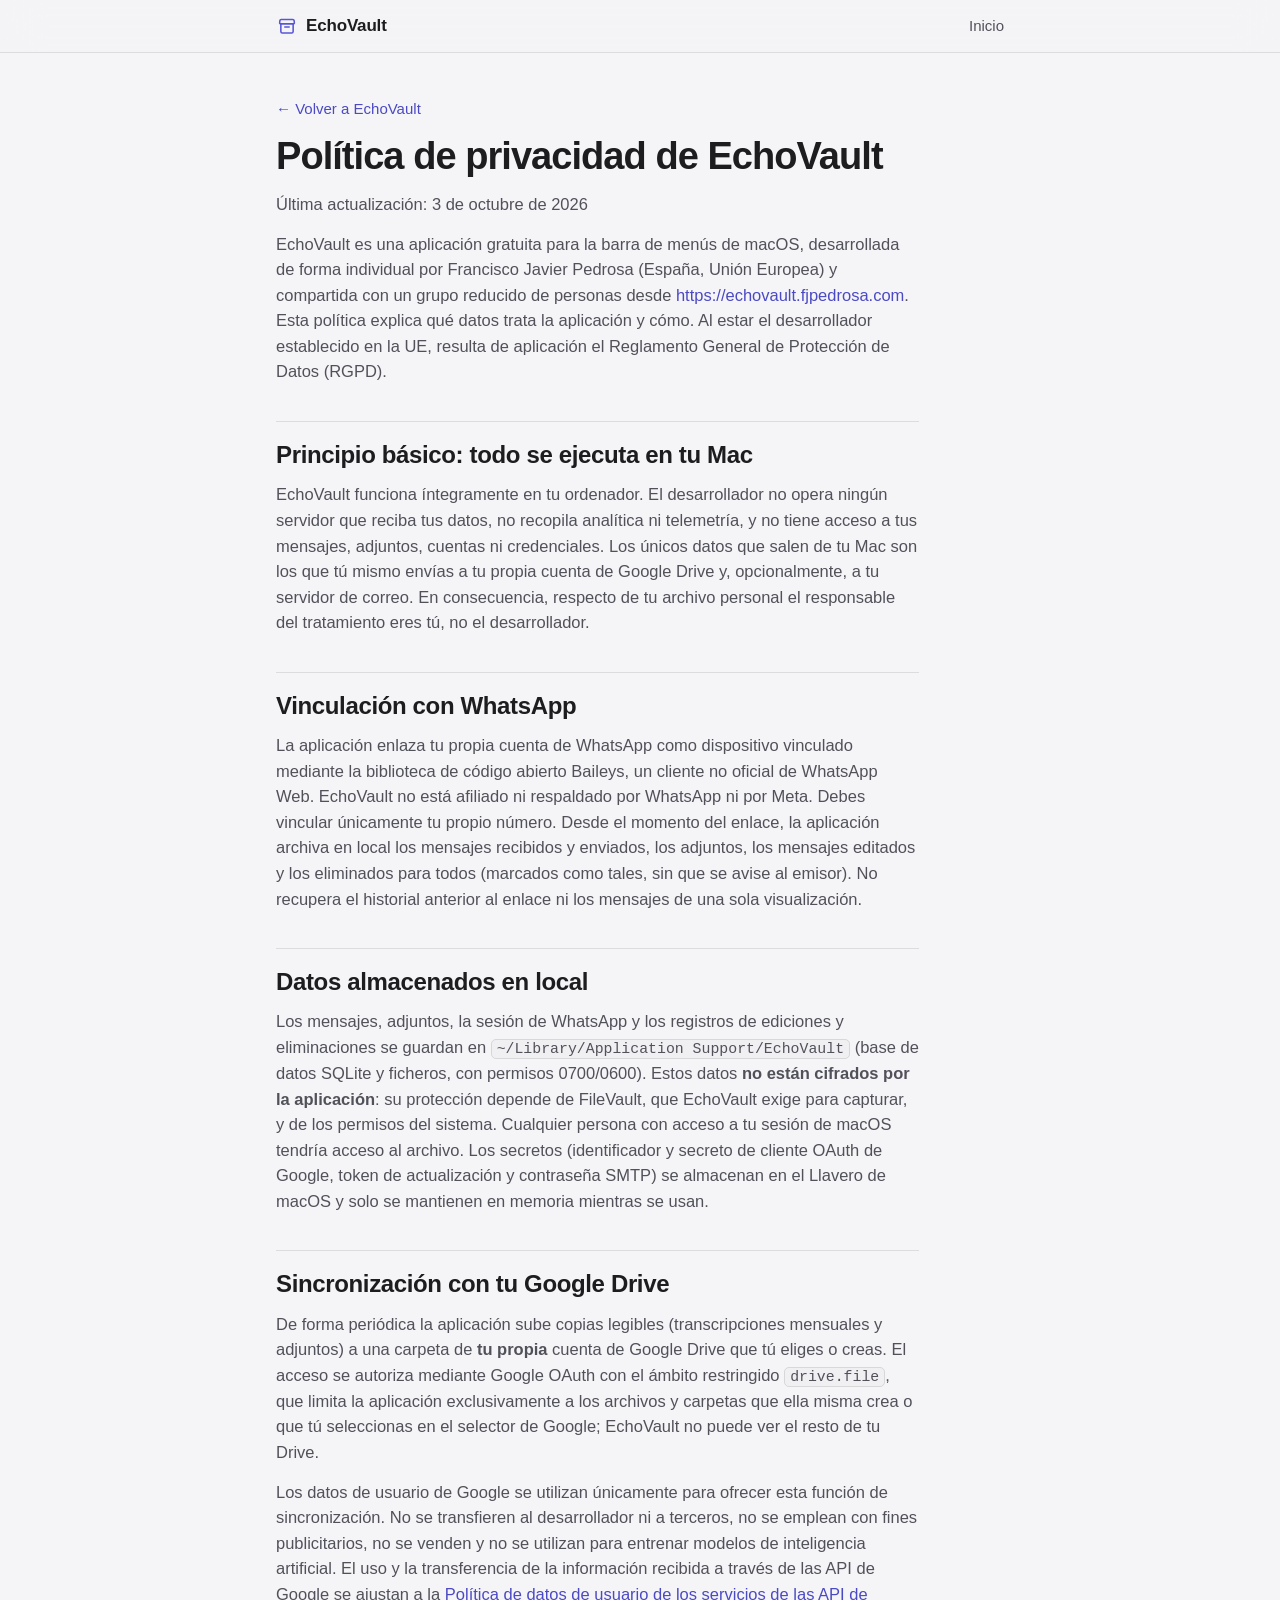
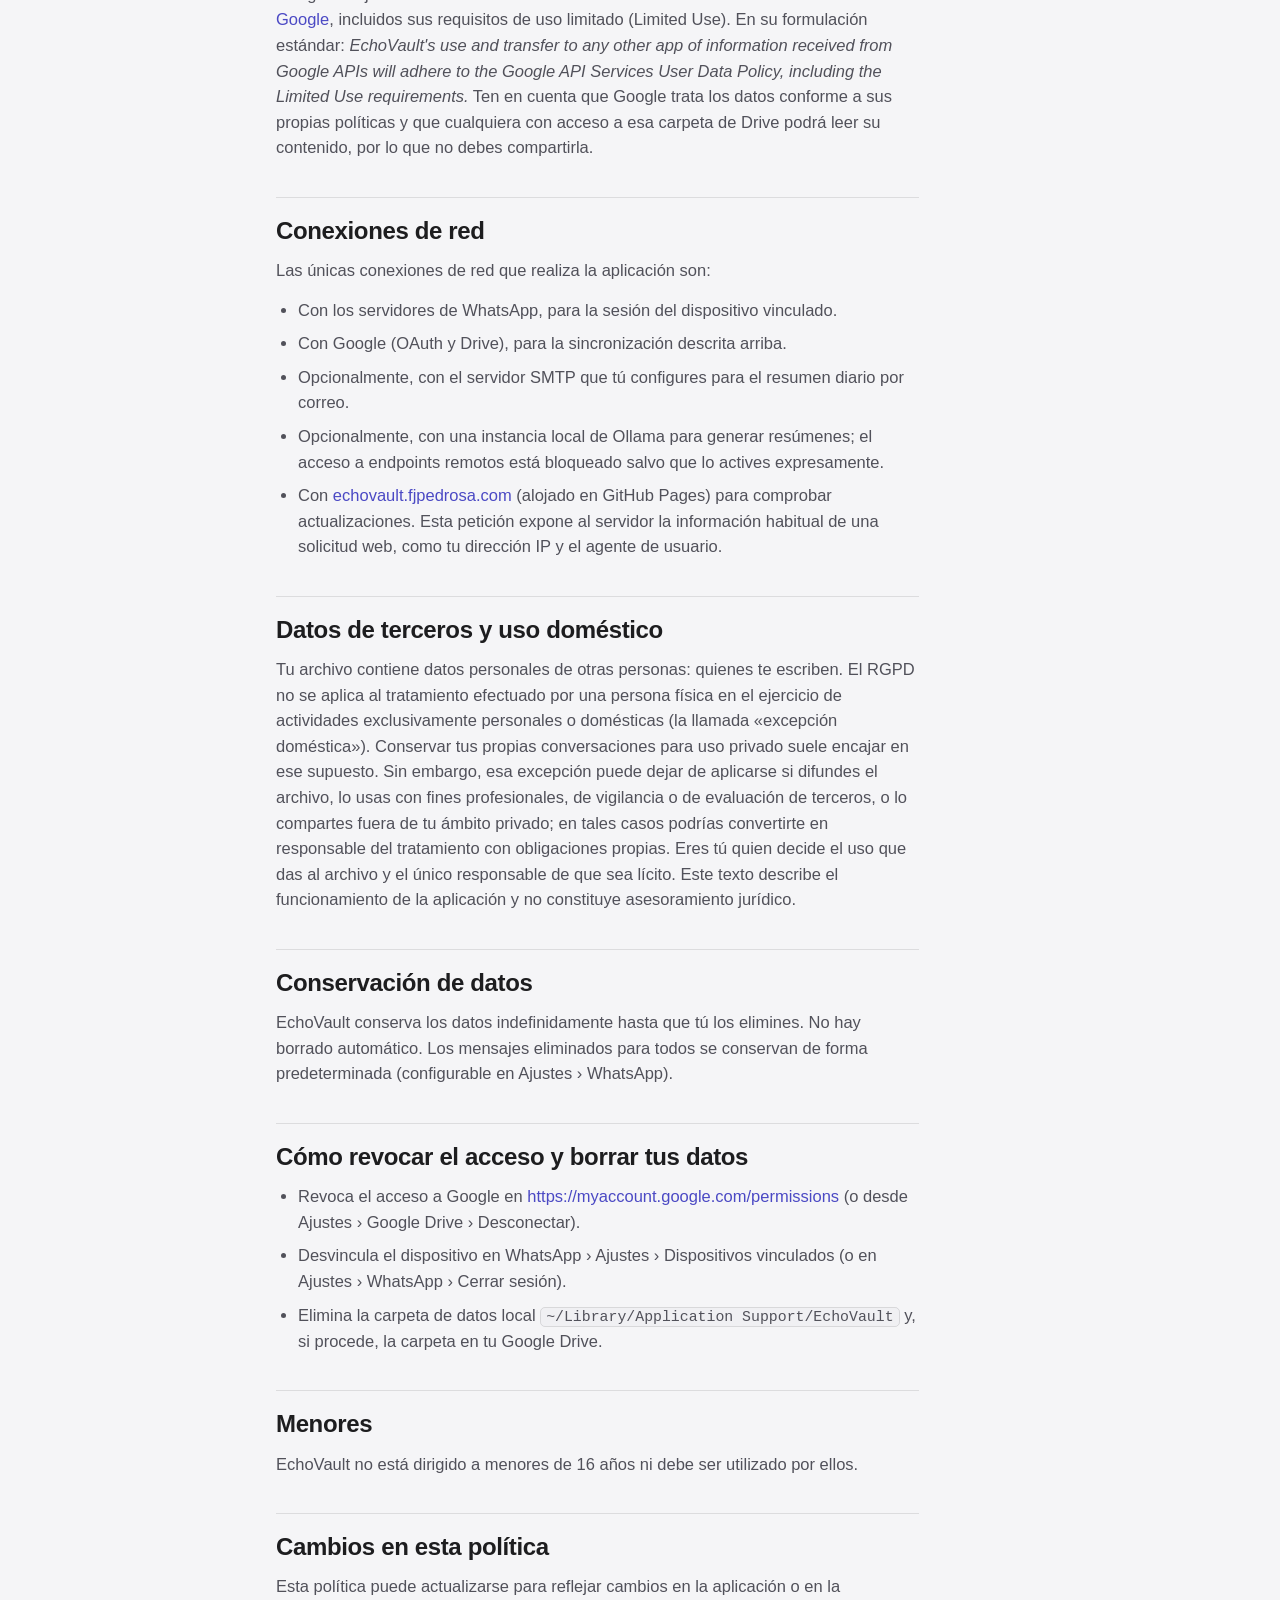
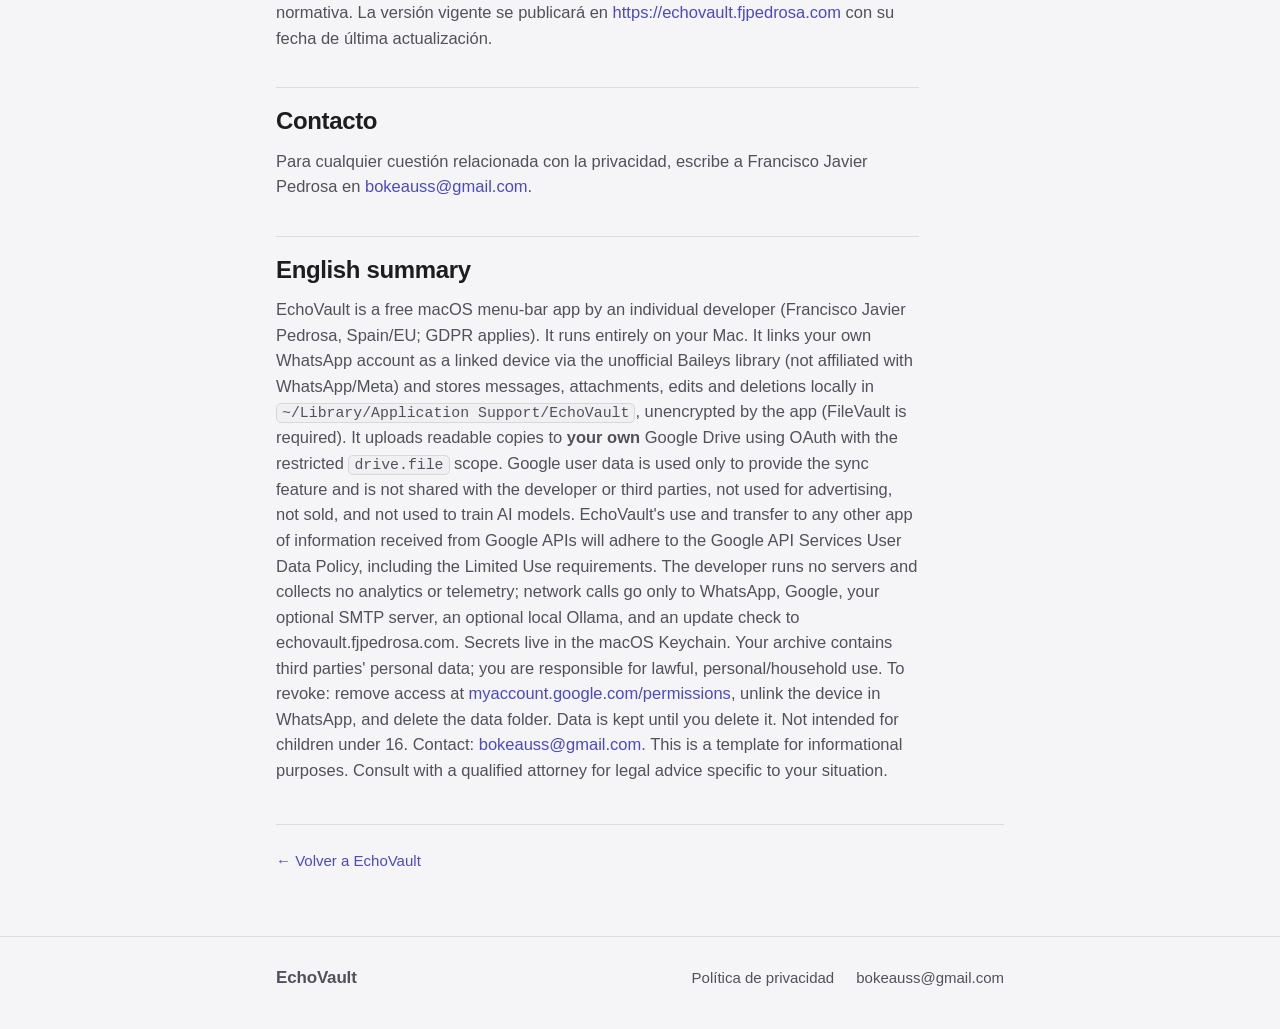
==== privacidad/index.html @ 10e91662 "feat: download page and privacy policy" ====
<!DOCTYPE html>
<html lang="es">
<head>
  <meta charset="utf-8">
  <meta name="viewport" content="width=device-width, initial-scale=1">
  <title>Política de privacidad — EchoVault</title>
  <meta name="description" content="Política de privacidad de EchoVault: qué datos trata la aplicación y cómo. Todo se ejecuta en tu Mac; el desarrollador no opera servidores ni recopila analítica.">
  <meta name="color-scheme" content="light dark">
  <meta name="theme-color" content="#f5f5f7" media="(prefers-color-scheme: light)">
  <meta name="theme-color" content="#1c1c1e" media="(prefers-color-scheme: dark)">
  <link rel="icon" href="../favicon.svg" type="image/svg+xml">
  <link rel="stylesheet" href="../styles.css">
</head>
<body>
  <a class="skip-link" href="#contenido">Saltar al contenido</a>

  <header class="site-header">
    <div class="wrap">
      <a class="brand" href="/" aria-label="EchoVault, inicio">
        <svg class="brand__mark" viewBox="0 0 24 24" fill="none" stroke="currentColor" stroke-width="1.7" stroke-linecap="round" stroke-linejoin="round" aria-hidden="true" focusable="false">
          <path d="M4.2 6.2A1.5 1.5 0 0 1 5.6 5h12.8a1.5 1.5 0 0 1 1.4 1.2L20 8.5a1 1 0 0 1-1 1.2H5A1 1 0 0 1 4 8.5z"/>
          <path d="M5.3 9.7v8.3a1.6 1.6 0 0 0 1.6 1.6h10.2a1.6 1.6 0 0 0 1.6-1.6V9.7"/>
          <path d="M9.6 13h4.8"/>
        </svg>
        <span class="brand__name">EchoVault</span>
      </a>
      <a class="header-link" href="/">Inicio</a>
    </div>
  </header>

  <main id="contenido" class="legal">
    <div class="wrap">
      <p class="back"><a href="/">← Volver a EchoVault</a></p>
      <article class="prose">
        <h1>Política de privacidad de EchoVault</h1>

<p>Última actualización: 3 de octubre de 2026</p>

<p>EchoVault es una aplicación gratuita para la barra de menús de macOS, desarrollada de forma individual por Francisco Javier Pedrosa (España, Unión Europea) y compartida con un grupo reducido de personas desde <a href="https://echovault.fjpedrosa.com">https://echovault.fjpedrosa.com</a>. Esta política explica qué datos trata la aplicación y cómo. Al estar el desarrollador establecido en la UE, resulta de aplicación el Reglamento General de Protección de Datos (RGPD).</p>

<h2>Principio básico: todo se ejecuta en tu Mac</h2>

<p>EchoVault funciona íntegramente en tu ordenador. El desarrollador no opera ningún servidor que reciba tus datos, no recopila analítica ni telemetría, y no tiene acceso a tus mensajes, adjuntos, cuentas ni credenciales. Los únicos datos que salen de tu Mac son los que tú mismo envías a tu propia cuenta de Google Drive y, opcionalmente, a tu servidor de correo. En consecuencia, respecto de tu archivo personal el responsable del tratamiento eres tú, no el desarrollador.</p>

<h2>Vinculación con WhatsApp</h2>

<p>La aplicación enlaza tu propia cuenta de WhatsApp como dispositivo vinculado mediante la biblioteca de código abierto Baileys, un cliente no oficial de WhatsApp Web. EchoVault no está afiliado ni respaldado por WhatsApp ni por Meta. Debes vincular únicamente tu propio número. Desde el momento del enlace, la aplicación archiva en local los mensajes recibidos y enviados, los adjuntos, los mensajes editados y los eliminados para todos (marcados como tales, sin que se avise al emisor). No recupera el historial anterior al enlace ni los mensajes de una sola visualización.</p>

<h2>Datos almacenados en local</h2>

<p>Los mensajes, adjuntos, la sesión de WhatsApp y los registros de ediciones y eliminaciones se guardan en <code>~/Library/Application Support/EchoVault</code> (base de datos SQLite y ficheros, con permisos 0700/0600). Estos datos <strong>no están cifrados por la aplicación</strong>: su protección depende de FileVault, que EchoVault exige para capturar, y de los permisos del sistema. Cualquier persona con acceso a tu sesión de macOS tendría acceso al archivo. Los secretos (identificador y secreto de cliente OAuth de Google, token de actualización y contraseña SMTP) se almacenan en el Llavero de macOS y solo se mantienen en memoria mientras se usan.</p>

<h2>Sincronización con tu Google Drive</h2>

<p>De forma periódica la aplicación sube copias legibles (transcripciones mensuales y adjuntos) a una carpeta de <strong>tu propia</strong> cuenta de Google Drive que tú eliges o creas. El acceso se autoriza mediante Google OAuth con el ámbito restringido <code>drive.file</code>, que limita la aplicación exclusivamente a los archivos y carpetas que ella misma crea o que tú seleccionas en el selector de Google; EchoVault no puede ver el resto de tu Drive.</p>

<p>Los datos de usuario de Google se utilizan únicamente para ofrecer esta función de sincronización. No se transfieren al desarrollador ni a terceros, no se emplean con fines publicitarios, no se venden y no se utilizan para entrenar modelos de inteligencia artificial. El uso y la transferencia de la información recibida a través de las API de Google se ajustan a la <a href="https://developers.google.com/terms/api-services-user-data-policy">Política de datos de usuario de los servicios de las API de Google</a>, incluidos sus requisitos de uso limitado (Limited Use). En su formulación estándar: <em>EchoVault's use and transfer to any other app of information received from Google APIs will adhere to the Google API Services User Data Policy, including the Limited Use requirements.</em> Ten en cuenta que Google trata los datos conforme a sus propias políticas y que cualquiera con acceso a esa carpeta de Drive podrá leer su contenido, por lo que no debes compartirla.</p>

<h2>Conexiones de red</h2>

<p>Las únicas conexiones de red que realiza la aplicación son:</p>

<ul>
  <li>Con los servidores de WhatsApp, para la sesión del dispositivo vinculado.</li>
  <li>Con Google (OAuth y Drive), para la sincronización descrita arriba.</li>
  <li>Opcionalmente, con el servidor SMTP que tú configures para el resumen diario por correo.</li>
  <li>Opcionalmente, con una instancia local de Ollama para generar resúmenes; el acceso a endpoints remotos está bloqueado salvo que lo actives expresamente.</li>
  <li>Con <a href="https://echovault.fjpedrosa.com">echovault.fjpedrosa.com</a> (alojado en GitHub Pages) para comprobar actualizaciones. Esta petición expone al servidor la información habitual de una solicitud web, como tu dirección IP y el agente de usuario.</li>
</ul>

<h2>Datos de terceros y uso doméstico</h2>

<p>Tu archivo contiene datos personales de otras personas: quienes te escriben. El RGPD no se aplica al tratamiento efectuado por una persona física en el ejercicio de actividades exclusivamente personales o domésticas (la llamada «excepción doméstica»). Conservar tus propias conversaciones para uso privado suele encajar en ese supuesto. Sin embargo, esa excepción puede dejar de aplicarse si difundes el archivo, lo usas con fines profesionales, de vigilancia o de evaluación de terceros, o lo compartes fuera de tu ámbito privado; en tales casos podrías convertirte en responsable del tratamiento con obligaciones propias. Eres tú quien decide el uso que das al archivo y el único responsable de que sea lícito. Este texto describe el funcionamiento de la aplicación y no constituye asesoramiento jurídico.</p>

<h2>Conservación de datos</h2>

<p>EchoVault conserva los datos indefinidamente hasta que tú los elimines. No hay borrado automático. Los mensajes eliminados para todos se conservan de forma predeterminada (configurable en Ajustes › WhatsApp).</p>

<h2>Cómo revocar el acceso y borrar tus datos</h2>

<ul>
  <li>Revoca el acceso a Google en <a href="https://myaccount.google.com/permissions">https://myaccount.google.com/permissions</a> (o desde Ajustes › Google Drive › Desconectar).</li>
  <li>Desvincula el dispositivo en WhatsApp › Ajustes › Dispositivos vinculados (o en Ajustes › WhatsApp › Cerrar sesión).</li>
  <li>Elimina la carpeta de datos local <code>~/Library/Application Support/EchoVault</code> y, si procede, la carpeta en tu Google Drive.</li>
</ul>

<h2>Menores</h2>

<p>EchoVault no está dirigido a menores de 16 años ni debe ser utilizado por ellos.</p>

<h2>Cambios en esta política</h2>

<p>Esta política puede actualizarse para reflejar cambios en la aplicación o en la normativa. La versión vigente se publicará en <a href="https://echovault.fjpedrosa.com">https://echovault.fjpedrosa.com</a> con su fecha de última actualización.</p>

<h2>Contacto</h2>

<p>Para cualquier cuestión relacionada con la privacidad, escribe a Francisco Javier Pedrosa en <a href="mailto:bokeauss@gmail.com">bokeauss@gmail.com</a>.</p>

<h2>English summary</h2>

<p>EchoVault is a free macOS menu-bar app by an individual developer (Francisco Javier Pedrosa, Spain/EU; GDPR applies). It runs entirely on your Mac. It links your own WhatsApp account as a linked device via the unofficial Baileys library (not affiliated with WhatsApp/Meta) and stores messages, attachments, edits and deletions locally in <code>~/Library/Application Support/EchoVault</code>, unencrypted by the app (FileVault is required). It uploads readable copies to <strong>your own</strong> Google Drive using OAuth with the restricted <code>drive.file</code> scope. Google user data is used only to provide the sync feature and is not shared with the developer or third parties, not used for advertising, not sold, and not used to train AI models. EchoVault's use and transfer to any other app of information received from Google APIs will adhere to the Google API Services User Data Policy, including the Limited Use requirements. The developer runs no servers and collects no analytics or telemetry; network calls go only to WhatsApp, Google, your optional SMTP server, an optional local Ollama, and an update check to echovault.fjpedrosa.com. Secrets live in the macOS Keychain. Your archive contains third parties' personal data; you are responsible for lawful, personal/household use. To revoke: remove access at <a href="https://myaccount.google.com/permissions">myaccount.google.com/permissions</a>, unlink the device in WhatsApp, and delete the data folder. Data is kept until you delete it. Not intended for children under 16. Contact: <a href="mailto:bokeauss@gmail.com">bokeauss@gmail.com</a>. This is a template for informational purposes. Consult with a qualified attorney for legal advice specific to your situation.</p>
      </article>
      <p class="back"><a href="/">← Volver a EchoVault</a></p>
    </div>
  </main>

  <footer class="site-footer">
    <div class="wrap">
      <p class="footer__brand">EchoVault</p>
      <nav class="footer__links" aria-label="Pie de página">
        <a href="/privacidad/">Política de privacidad</a>
        <a href="mailto:bokeauss@gmail.com">bokeauss@gmail.com</a>
      </nav>
    </div>
  </footer>
</body>
</html>
---- styles.css ----
:root {
  --font-ui: -apple-system, BlinkMacSystemFont, "SF Pro Text", "SF Pro Display",
    "Helvetica Neue", Helvetica, Arial, sans-serif;
  --font-mono: ui-monospace, "SF Mono", SFMono-Regular, Menlo, Monaco,
    "Cascadia Code", Consolas, monospace;

  --bg: #f5f5f7;
  --surface: #ffffff;
  --surface-2: #f0f0f3;
  --ink: #1d1d1f;
  --ink-2: #51515a;
  --ink-3: #6e6e73;
  --hairline: rgba(0, 0, 0, 0.1);
  --hairline-strong: rgba(0, 0, 0, 0.16);
  --accent: #5856d6;
  --accent-ink: #4b49c4;
  --accent-contrast: #ffffff;
  --shadow: 0 1px 2px rgba(0, 0, 0, 0.06), 0 12px 32px rgba(0, 0, 0, 0.08);
  --deleted: #b23d3d;

  --gutter: 16px;
  --radius-lg: 16px;
  --radius-md: 12px;
  --radius-sm: 8px;
}

@media (prefers-color-scheme: dark) {
  :root {
    --bg: #1c1c1e;
    --surface: #2c2c2e;
    --surface-2: #242426;
    --ink: #f5f5f7;
    --ink-2: #c7c7cc;
    --ink-3: #a1a1a6;
    --hairline: rgba(255, 255, 255, 0.12);
    --hairline-strong: rgba(255, 255, 255, 0.2);
    --accent: #6e6cf0;
    --accent-ink: #9c9aff;
    --accent-contrast: #ffffff;
    --shadow: 0 1px 2px rgba(0, 0, 0, 0.5), 0 16px 40px rgba(0, 0, 0, 0.55);
    --deleted: #ff8a8a;
  }
}

*,
*::before,
*::after {
  box-sizing: border-box;
}

html {
  -webkit-text-size-adjust: 100%;
  scroll-behavior: smooth;
}

body {
  margin: 0;
  font-family: var(--font-ui);
  font-size: 17px;
  line-height: 1.55;
  color: var(--ink);
  background: var(--bg);
  -webkit-font-smoothing: antialiased;
  text-rendering: optimizeLegibility;
}

h1,
h2,
h3 {
  margin: 0;
  letter-spacing: -0.021em;
  line-height: 1.1;
  font-weight: 700;
}

p {
  margin: 0;
}

a {
  color: var(--accent-ink);
  text-decoration: none;
}

a:hover {
  text-decoration: underline;
}

code,
pre {
  font-family: var(--font-mono);
}

:focus-visible {
  outline: 2.5px solid var(--accent);
  outline-offset: 3px;
  border-radius: 4px;
}

.wrap {
  width: 100%;
  max-width: 760px;
  margin-inline: auto;
  padding-inline: var(--gutter);
}

.sr-only {
  position: absolute;
  width: 1px;
  height: 1px;
  padding: 0;
  margin: -1px;
  overflow: hidden;
  clip: rect(0, 0, 0, 0);
  white-space: nowrap;
  border: 0;
}

.skip-link {
  position: absolute;
  left: 50%;
  top: -60px;
  transform: translateX(-50%);
  background: var(--accent);
  color: var(--accent-contrast);
  padding: 10px 16px;
  border-radius: 0 0 var(--radius-sm) var(--radius-sm);
  z-index: 10;
  transition: top 0.15s ease;
}

.skip-link:focus {
  top: 0;
  text-decoration: none;
}

/* Header */
.site-header {
  border-bottom: 1px solid var(--hairline);
  background: color-mix(in srgb, var(--bg) 82%, transparent);
  backdrop-filter: saturate(180%) blur(20px);
  -webkit-backdrop-filter: saturate(180%) blur(20px);
  position: sticky;
  top: 0;
  z-index: 5;
}

.site-header .wrap {
  display: flex;
  align-items: center;
  justify-content: space-between;
  min-height: 52px;
}

.brand {
  display: inline-flex;
  align-items: center;
  gap: 8px;
  color: var(--ink);
  font-weight: 600;
  letter-spacing: -0.01em;
}

.brand:hover {
  text-decoration: none;
}

.brand__mark {
  width: 22px;
  height: 22px;
  color: var(--accent);
}

.brand__name {
  font-size: 17px;
}

.header-link {
  font-size: 15px;
  color: var(--ink-2);
}

/* Hero */
.hero {
  padding-top: clamp(40px, 9vw, 88px);
  padding-bottom: clamp(32px, 6vw, 56px);
}

.eyebrow {
  font-size: 14px;
  font-weight: 600;
  letter-spacing: 0.02em;
  color: var(--accent-ink);
  margin-bottom: 14px;
}

.hero h1 {
  font-size: clamp(34px, 7vw, 56px);
  letter-spacing: -0.03em;
  max-width: 15ch;
}

.lede {
  margin-top: 20px;
  font-size: clamp(18px, 2.4vw, 21px);
  line-height: 1.5;
  color: var(--ink-2);
  max-width: 60ch;
}

.cta {
  margin-top: 32px;
  display: flex;
  align-items: center;
  flex-wrap: wrap;
  gap: 10px 18px;
}

.btn {
  display: inline-flex;
  align-items: center;
  justify-content: center;
  background: var(--accent);
  color: var(--accent-contrast);
  font-size: 17px;
  font-weight: 600;
  letter-spacing: -0.01em;
  padding: 13px 26px;
  border-radius: 980px;
  transition: filter 0.15s ease, transform 0.1s ease;
}

.btn:hover {
  filter: brightness(1.07);
  text-decoration: none;
}

.btn:active {
  transform: translateY(1px);
}

.cta__meta {
  font-size: 15px;
  color: var(--ink-3);
}

.cta__meta .dot {
  padding-inline: 6px;
}

.reqs {
  margin: 22px 0 0;
  padding: 0;
  list-style: none;
  display: flex;
  flex-wrap: wrap;
  gap: 8px 10px;
}

.reqs li {
  font-size: 14px;
  color: var(--ink-2);
  background: var(--surface);
  border: 1px solid var(--hairline);
  padding: 5px 12px;
  border-radius: 980px;
}

/* Showcase window */
.showcase {
  padding-bottom: clamp(40px, 7vw, 72px);
}

.window {
  margin: 0;
  background: var(--surface);
  border: 1px solid var(--hairline);
  border-radius: var(--radius-lg);
  box-shadow: var(--shadow);
  overflow: hidden;
}

.window__bar {
  display: flex;
  align-items: center;
  gap: 12px;
  padding: 11px 16px;
  border-bottom: 1px solid var(--hairline);
  background: var(--surface-2);
}

.traffic {
  display: inline-flex;
  gap: 7px;
}

.traffic i {
  width: 11px;
  height: 11px;
  border-radius: 50%;
  background: var(--hairline-strong);
}

.traffic i:nth-child(1) {
  background: #ff5f57;
}
.traffic i:nth-child(2) {
  background: #febc2e;
}
.traffic i:nth-child(3) {
  background: #28c840;
}

.window__title {
  font-size: 13px;
  font-weight: 500;
  color: var(--ink-3);
}

.window__body {
  display: grid;
  gap: 1px;
  background: var(--hairline);
  grid-template-columns: 1fr;
}

.panel {
  background: var(--surface);
  padding: 20px;
}

.panel__label {
  font-size: 12px;
  font-weight: 600;
  letter-spacing: 0.04em;
  text-transform: uppercase;
  color: var(--ink-3);
  margin-bottom: 14px;
}

.tree {
  margin: 0;
  font-size: 13.5px;
  line-height: 1.7;
  color: var(--ink-2);
  white-space: pre;
  overflow-x: auto;
}

.tree__dir {
  color: var(--accent-ink);
  font-weight: 600;
}

.tree__file {
  color: var(--ink);
}

.chat {
  display: flex;
  flex-direction: column;
  gap: 10px;
}

.msg {
  font-size: 14.5px;
  line-height: 1.45;
  color: var(--ink);
  padding-left: 54px;
  text-indent: -54px;
}

.msg__time {
  display: inline-block;
  width: 42px;
  text-indent: 0;
  font-variant-numeric: tabular-nums;
  font-size: 12px;
  color: var(--ink-3);
}

.msg__who {
  font-weight: 600;
  margin-right: 6px;
}

.glyph {
  margin-right: 5px;
}

.msg--deleted s {
  color: var(--deleted);
  text-decoration-thickness: 1.5px;
}

.msg__tag {
  display: inline-block;
  text-indent: 0;
  margin-left: 4px;
  font-size: 11px;
  font-weight: 600;
  letter-spacing: 0.02em;
  text-transform: uppercase;
  color: var(--ink-3);
  border: 1px solid var(--hairline);
  border-radius: 980px;
  padding: 1px 8px;
}

.window__cap {
  padding: 16px 20px;
  border-top: 1px solid var(--hairline);
  background: var(--surface-2);
  font-size: 14px;
  color: var(--ink-2);
}

/* Features */
.features {
  padding-block: clamp(24px, 5vw, 48px);
}

.features h2,
.install h2,
.disclosure h2 {
  font-size: clamp(24px, 4vw, 30px);
  letter-spacing: -0.02em;
  margin-bottom: 24px;
}

.feature-list {
  list-style: none;
  margin: 0;
  padding: 0;
  display: grid;
  gap: 1px;
  background: var(--hairline);
  border: 1px solid var(--hairline);
  border-radius: var(--radius-md);
  overflow: hidden;
}

.feature-list li {
  background: var(--surface);
  padding: 22px 20px;
}

.feature-list h3 {
  font-size: 18px;
  letter-spacing: -0.01em;
  margin-bottom: 7px;
}

.feature-list p {
  color: var(--ink-2);
  font-size: 15.5px;
}

/* Install steps */
.install {
  padding-block: clamp(24px, 5vw, 48px);
}

.steps {
  list-style: none;
  counter-reset: step;
  margin: 0;
  padding: 0;
  display: grid;
  gap: 14px;
}

.steps > li {
  counter-increment: step;
  position: relative;
  background: var(--surface);
  border: 1px solid var(--hairline);
  border-radius: var(--radius-md);
  padding: 20px 20px 20px 66px;
}

.steps > li::before {
  content: counter(step);
  position: absolute;
  left: 20px;
  top: 20px;
  width: 30px;
  height: 30px;
  display: flex;
  align-items: center;
  justify-content: center;
  border-radius: 50%;
  background: var(--accent);
  color: var(--accent-contrast);
  font-size: 15px;
  font-weight: 600;
  font-variant-numeric: tabular-nums;
}

.steps h3 {
  font-size: 18px;
  margin-bottom: 6px;
}

.steps p {
  color: var(--ink-2);
  font-size: 15.5px;
}

.advanced {
  margin-top: 14px;
  border-top: 1px solid var(--hairline);
  padding-top: 12px;
}

.advanced summary {
  cursor: pointer;
  font-size: 14px;
  font-weight: 600;
  color: var(--accent-ink);
  width: fit-content;
}

.advanced summary:focus-visible {
  outline: 2.5px solid var(--accent);
  outline-offset: 3px;
}

.advanced p {
  margin-top: 10px;
}

.code {
  margin: 10px 0 0;
  background: var(--surface-2);
  border: 1px solid var(--hairline);
  border-radius: var(--radius-sm);
  padding: 12px 14px;
  overflow-x: auto;
  font-size: 13.5px;
  line-height: 1.5;
  color: var(--ink);
}

:not(pre) > code {
  font-size: 0.9em;
  background: var(--surface-2);
  border: 1px solid var(--hairline);
  border-radius: 5px;
  padding: 1px 5px;
}

.note {
  margin-top: 20px;
  background: var(--surface);
  border: 1px solid var(--hairline);
  border-left: 3px solid var(--accent);
  border-radius: var(--radius-sm);
  padding: 16px 18px;
  font-size: 15px;
  color: var(--ink-2);
}

.note__title {
  display: block;
  font-weight: 600;
  color: var(--ink);
  margin-bottom: 2px;
}

/* Disclosure */
.disclosure {
  padding-block: clamp(28px, 5vw, 52px);
}

.disclosure .wrap {
  border-top: 1px solid var(--hairline);
  padding-top: clamp(28px, 5vw, 48px);
}

.disclosure ul {
  margin: 0;
  padding-left: 20px;
  display: grid;
  gap: 12px;
}

.disclosure li {
  color: var(--ink-2);
  font-size: 15.5px;
  line-height: 1.5;
}

.disclosure strong {
  color: var(--ink);
}

/* Footer */
.site-footer {
  border-top: 1px solid var(--hairline);
  padding-block: 28px 40px;
}

.site-footer .wrap {
  display: flex;
  flex-wrap: wrap;
  align-items: center;
  justify-content: space-between;
  gap: 10px 20px;
}

.footer__brand {
  font-weight: 600;
  color: var(--ink-2);
  letter-spacing: -0.01em;
}

.footer__links {
  display: flex;
  flex-wrap: wrap;
  gap: 8px 22px;
}

.footer__links a {
  font-size: 15px;
  color: var(--ink-2);
}

/* Legal page */
.legal {
  padding-block: clamp(24px, 5vw, 44px) clamp(32px, 6vw, 56px);
}

.back {
  font-size: 15px;
  margin-bottom: 8px;
}

.back + .prose {
  margin-top: 16px;
}

.prose {
  max-width: 68ch;
}

.prose h1 {
  font-size: clamp(28px, 5vw, 38px);
  letter-spacing: -0.025em;
  margin-bottom: 8px;
}

.prose h2 {
  font-size: clamp(20px, 3vw, 24px);
  letter-spacing: -0.015em;
  margin-top: 36px;
  margin-bottom: 10px;
  padding-top: 20px;
  border-top: 1px solid var(--hairline);
}

.prose p {
  margin-top: 14px;
  color: var(--ink-2);
  font-size: 16.5px;
}

.prose ul {
  margin-top: 14px;
  padding-left: 22px;
  color: var(--ink-2);
  font-size: 16.5px;
}

.prose li {
  margin-top: 8px;
}

.prose a {
  word-break: break-word;
}

.prose + .back {
  margin-top: 40px;
  padding-top: 24px;
  border-top: 1px solid var(--hairline);
}

/* 404 */
.notfound {
  min-height: 70vh;
  display: flex;
  align-items: center;
  padding-block: 60px;
}

.notfound h1 {
  font-size: clamp(30px, 6vw, 44px);
  letter-spacing: -0.03em;
  margin-top: 12px;
}

.notfound .lede {
  margin-bottom: 28px;
}

/* Wider screens */
@media (min-width: 640px) {
  .window__body {
    grid-template-columns: 0.85fr 1.15fr;
  }

  .feature-list {
    grid-template-columns: 1fr 1fr;
  }
}

@media (prefers-reduced-motion: reduce) {
  html {
    scroll-behavior: auto;
  }
  *,
  *::before,
  *::after {
    transition-duration: 0.01ms !important;
    animation-duration: 0.01ms !important;
  }
}
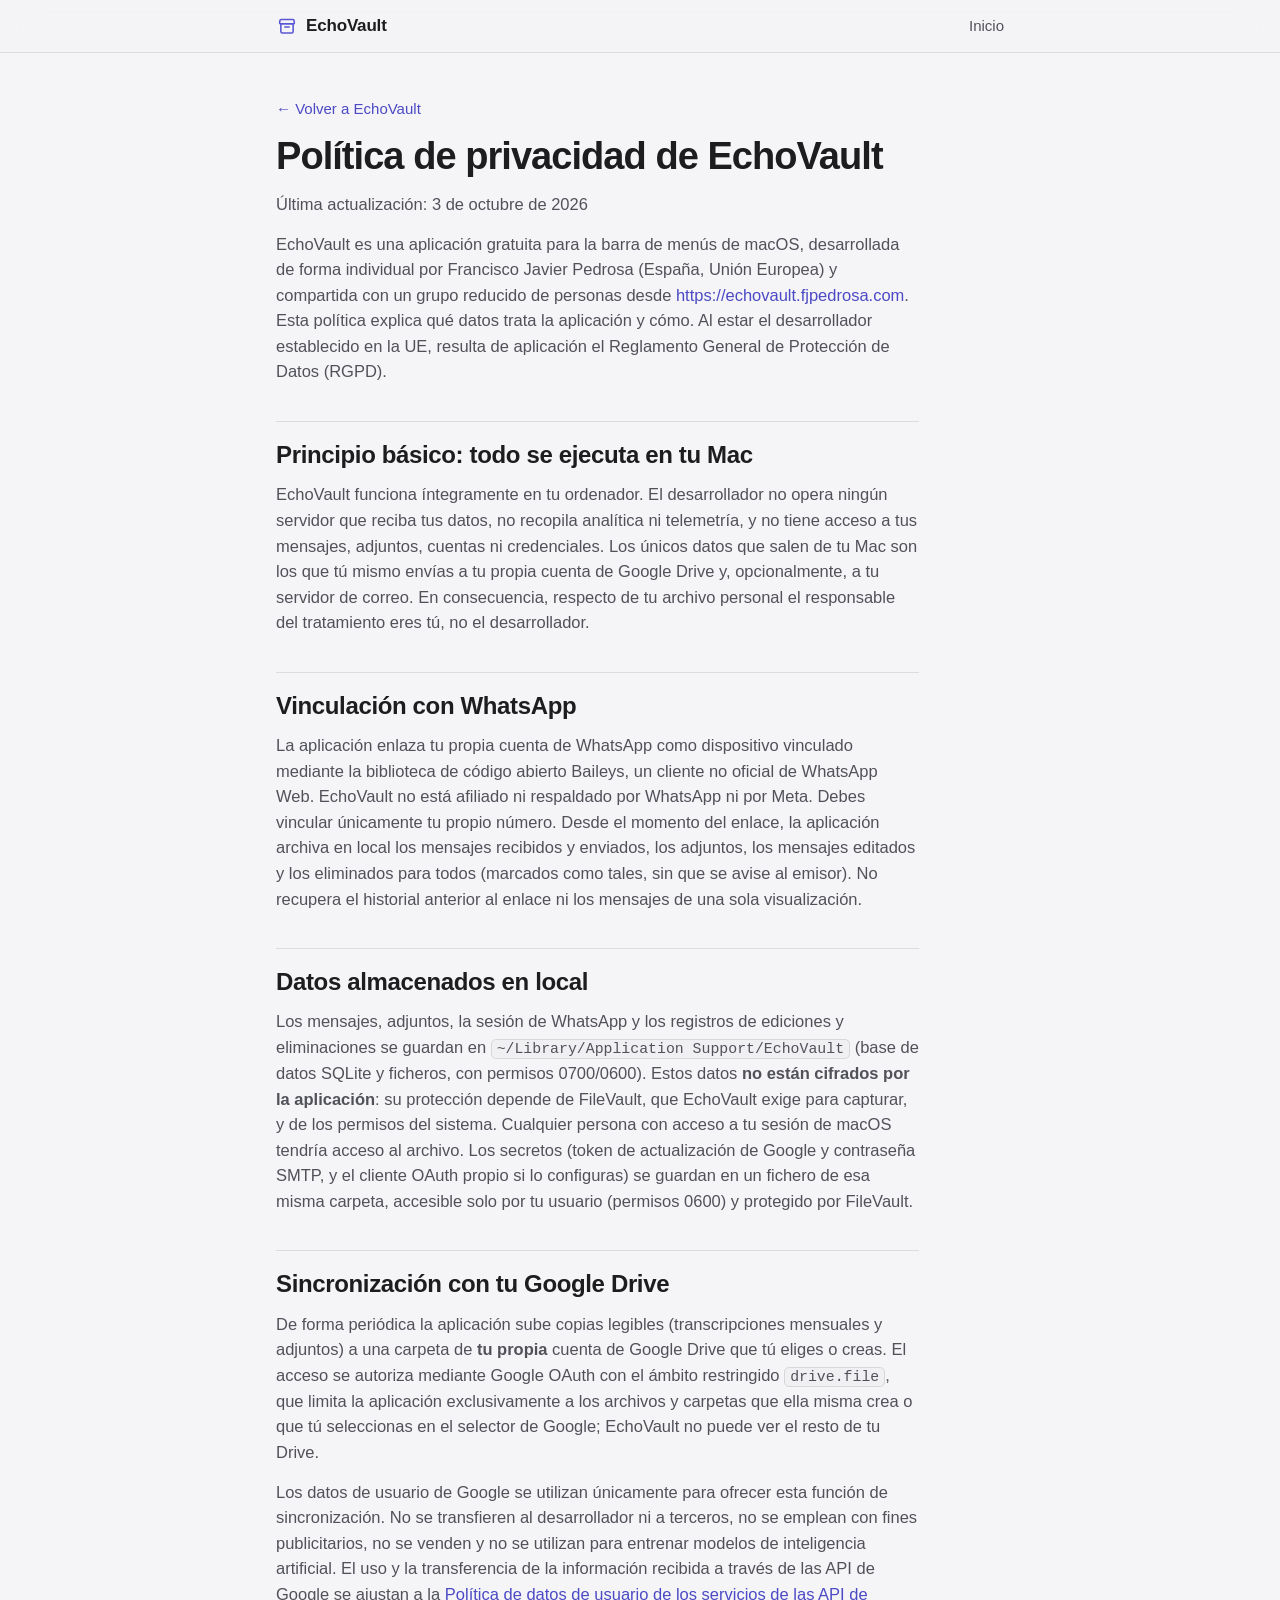
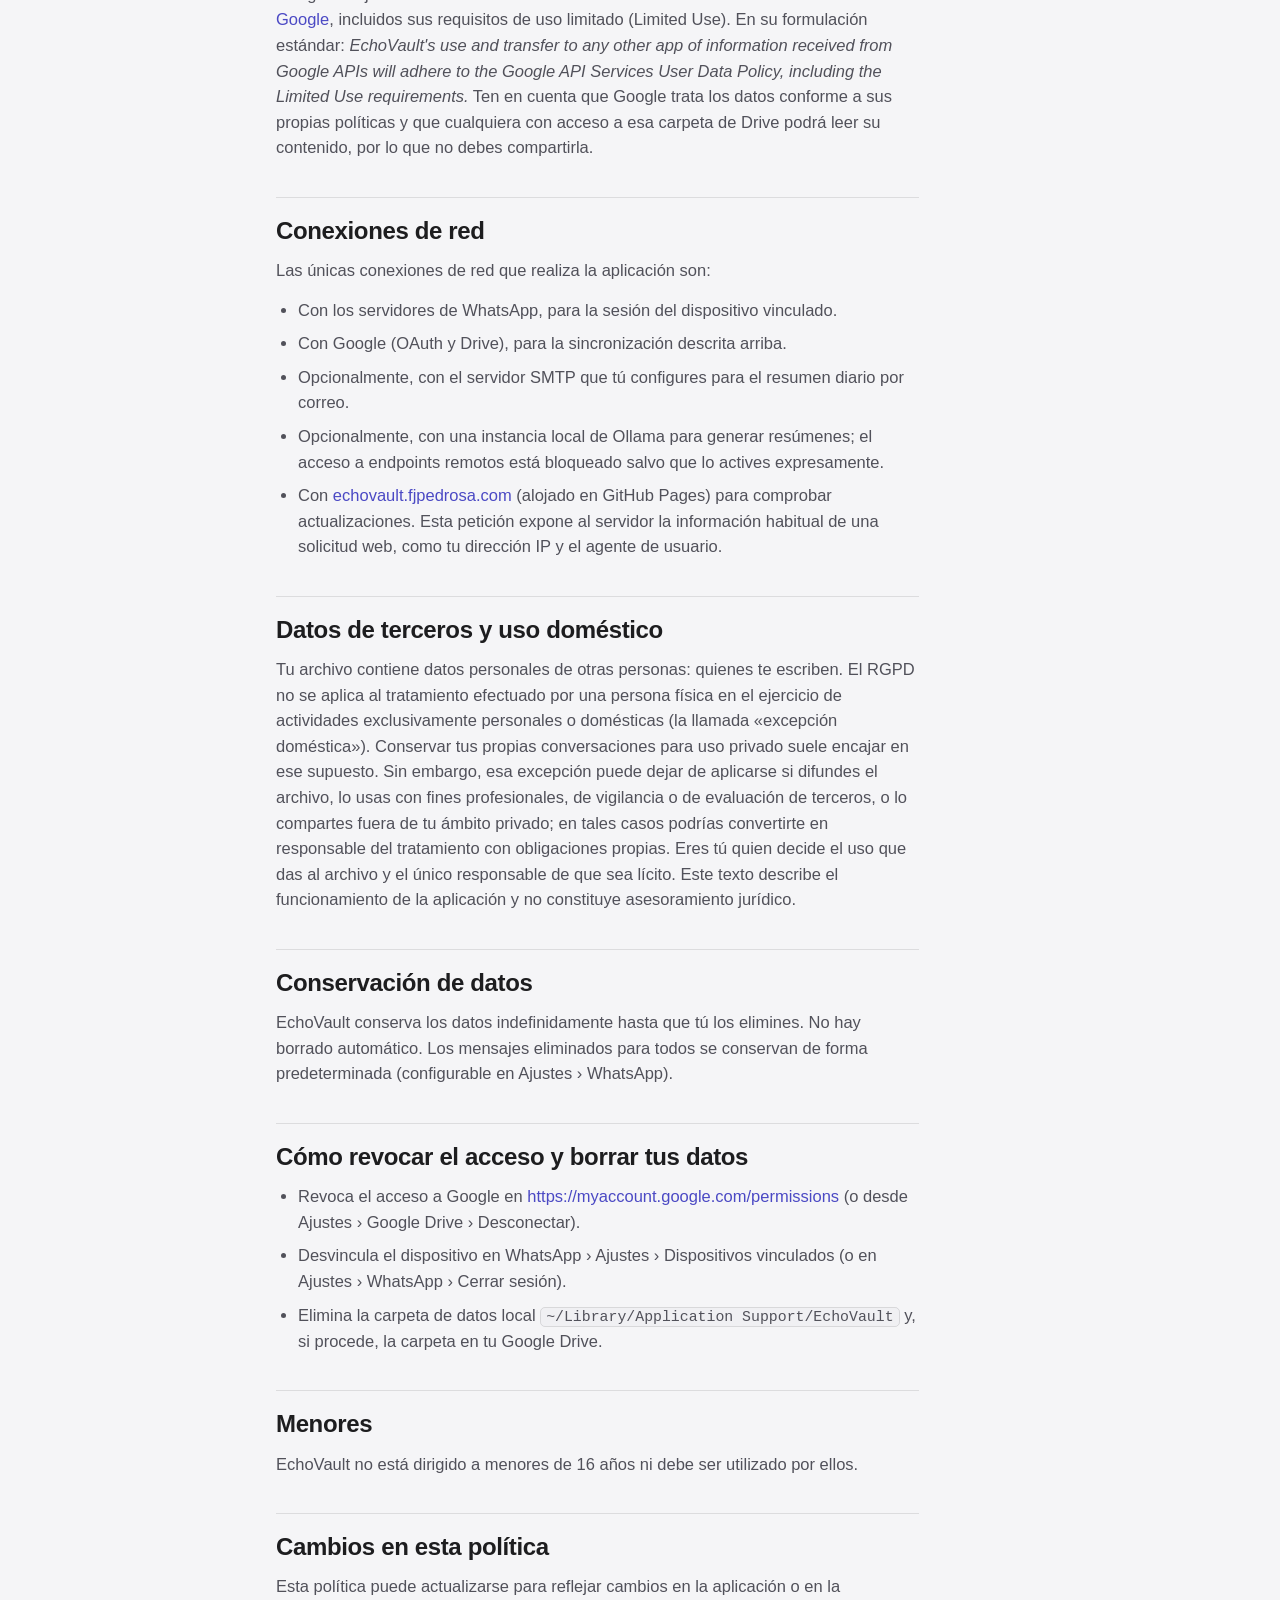
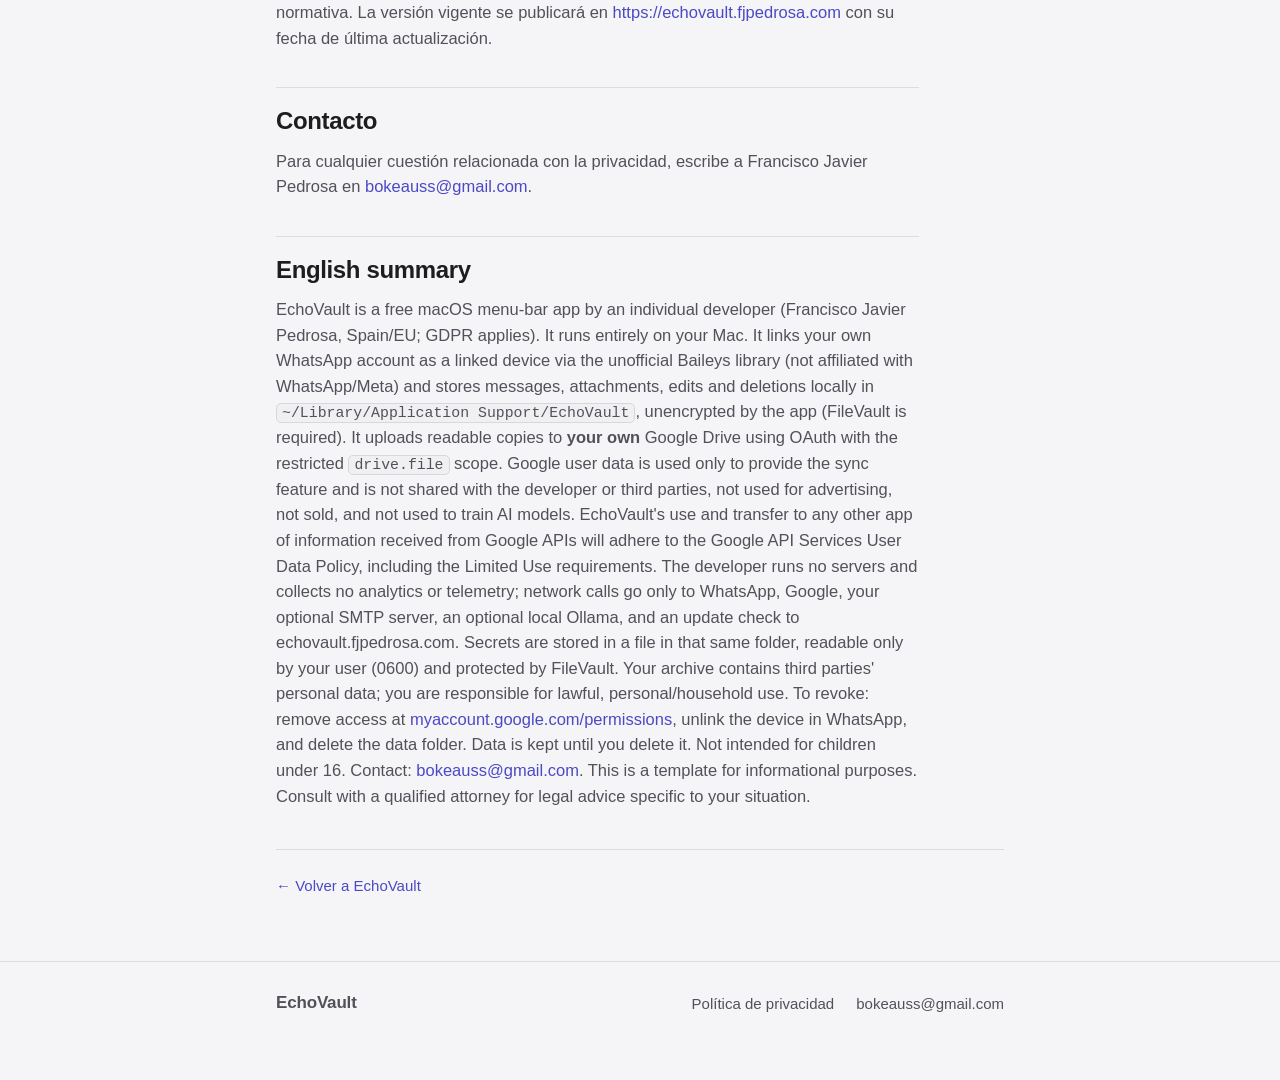
==== commit 9c321c12: "release: EchoVault 0.2.3" ====
--- a/privacidad/index.html
+++ b/privacidad/index.html
@@ -48,7 +48,7 @@
 
 <h2>Datos almacenados en local</h2>
 
-<p>Los mensajes, adjuntos, la sesión de WhatsApp y los registros de ediciones y eliminaciones se guardan en <code>~/Library/Application Support/EchoVault</code> (base de datos SQLite y ficheros, con permisos 0700/0600). Estos datos <strong>no están cifrados por la aplicación</strong>: su protección depende de FileVault, que EchoVault exige para capturar, y de los permisos del sistema. Cualquier persona con acceso a tu sesión de macOS tendría acceso al archivo. Los secretos (identificador y secreto de cliente OAuth de Google, token de actualización y contraseña SMTP) se almacenan en el Llavero de macOS y solo se mantienen en memoria mientras se usan.</p>
+<p>Los mensajes, adjuntos, la sesión de WhatsApp y los registros de ediciones y eliminaciones se guardan en <code>~/Library/Application Support/EchoVault</code> (base de datos SQLite y ficheros, con permisos 0700/0600). Estos datos <strong>no están cifrados por la aplicación</strong>: su protección depende de FileVault, que EchoVault exige para capturar, y de los permisos del sistema. Cualquier persona con acceso a tu sesión de macOS tendría acceso al archivo. Los secretos (token de actualización de Google y contraseña SMTP, y el cliente OAuth propio si lo configuras) se guardan en un fichero de esa misma carpeta, accesible solo por tu usuario (permisos 0600) y protegido por FileVault.</p>
 
 <h2>Sincronización con tu Google Drive</h2>
 
@@ -98,7 +98,7 @@
 
 <h2>English summary</h2>
 
-<p>EchoVault is a free macOS menu-bar app by an individual developer (Francisco Javier Pedrosa, Spain/EU; GDPR applies). It runs entirely on your Mac. It links your own WhatsApp account as a linked device via the unofficial Baileys library (not affiliated with WhatsApp/Meta) and stores messages, attachments, edits and deletions locally in <code>~/Library/Application Support/EchoVault</code>, unencrypted by the app (FileVault is required). It uploads readable copies to <strong>your own</strong> Google Drive using OAuth with the restricted <code>drive.file</code> scope. Google user data is used only to provide the sync feature and is not shared with the developer or third parties, not used for advertising, not sold, and not used to train AI models. EchoVault's use and transfer to any other app of information received from Google APIs will adhere to the Google API Services User Data Policy, including the Limited Use requirements. The developer runs no servers and collects no analytics or telemetry; network calls go only to WhatsApp, Google, your optional SMTP server, an optional local Ollama, and an update check to echovault.fjpedrosa.com. Secrets live in the macOS Keychain. Your archive contains third parties' personal data; you are responsible for lawful, personal/household use. To revoke: remove access at <a href="https://myaccount.google.com/permissions">myaccount.google.com/permissions</a>, unlink the device in WhatsApp, and delete the data folder. Data is kept until you delete it. Not intended for children under 16. Contact: <a href="mailto:bokeauss@gmail.com">bokeauss@gmail.com</a>. This is a template for informational purposes. Consult with a qualified attorney for legal advice specific to your situation.</p>
+<p>EchoVault is a free macOS menu-bar app by an individual developer (Francisco Javier Pedrosa, Spain/EU; GDPR applies). It runs entirely on your Mac. It links your own WhatsApp account as a linked device via the unofficial Baileys library (not affiliated with WhatsApp/Meta) and stores messages, attachments, edits and deletions locally in <code>~/Library/Application Support/EchoVault</code>, unencrypted by the app (FileVault is required). It uploads readable copies to <strong>your own</strong> Google Drive using OAuth with the restricted <code>drive.file</code> scope. Google user data is used only to provide the sync feature and is not shared with the developer or third parties, not used for advertising, not sold, and not used to train AI models. EchoVault's use and transfer to any other app of information received from Google APIs will adhere to the Google API Services User Data Policy, including the Limited Use requirements. The developer runs no servers and collects no analytics or telemetry; network calls go only to WhatsApp, Google, your optional SMTP server, an optional local Ollama, and an update check to echovault.fjpedrosa.com. Secrets are stored in a file in that same folder, readable only by your user (0600) and protected by FileVault. Your archive contains third parties' personal data; you are responsible for lawful, personal/household use. To revoke: remove access at <a href="https://myaccount.google.com/permissions">myaccount.google.com/permissions</a>, unlink the device in WhatsApp, and delete the data folder. Data is kept until you delete it. Not intended for children under 16. Contact: <a href="mailto:bokeauss@gmail.com">bokeauss@gmail.com</a>. This is a template for informational purposes. Consult with a qualified attorney for legal advice specific to your situation.</p>
       </article>
       <p class="back"><a href="/">← Volver a EchoVault</a></p>
     </div>
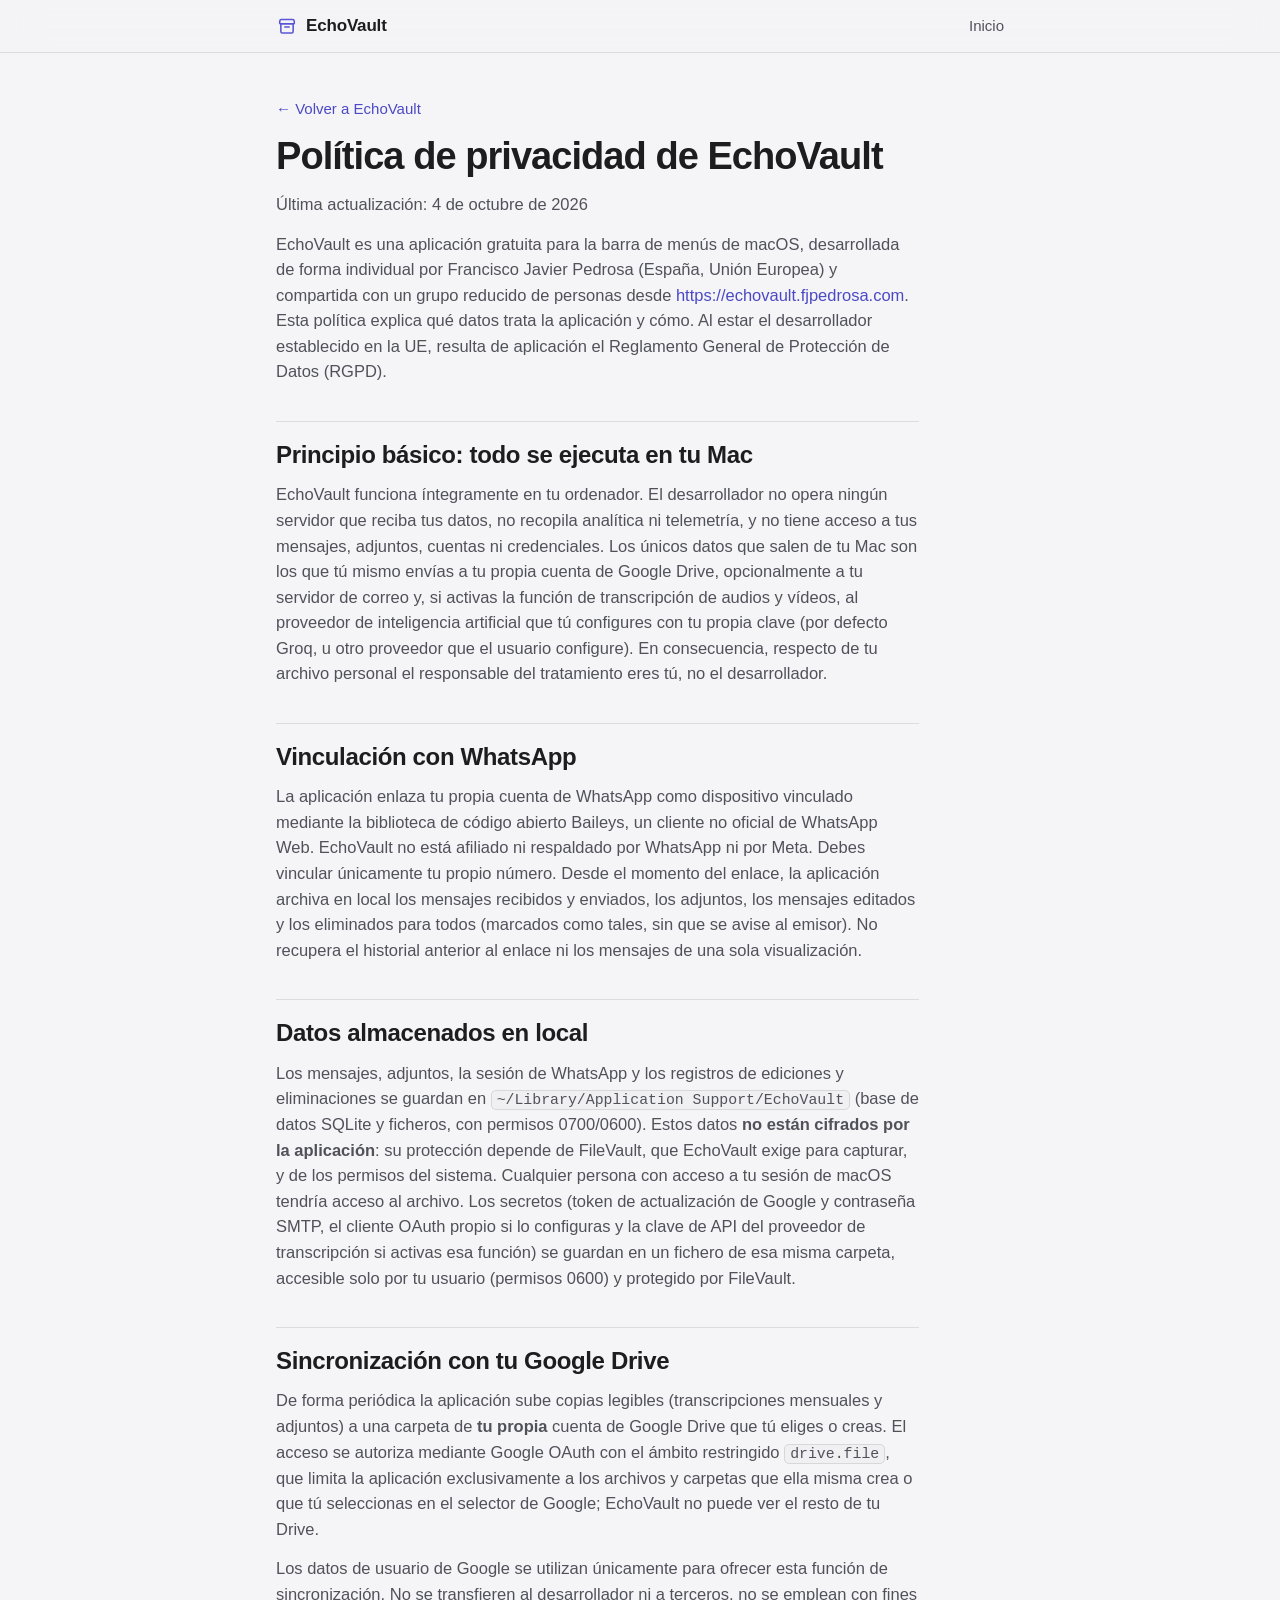
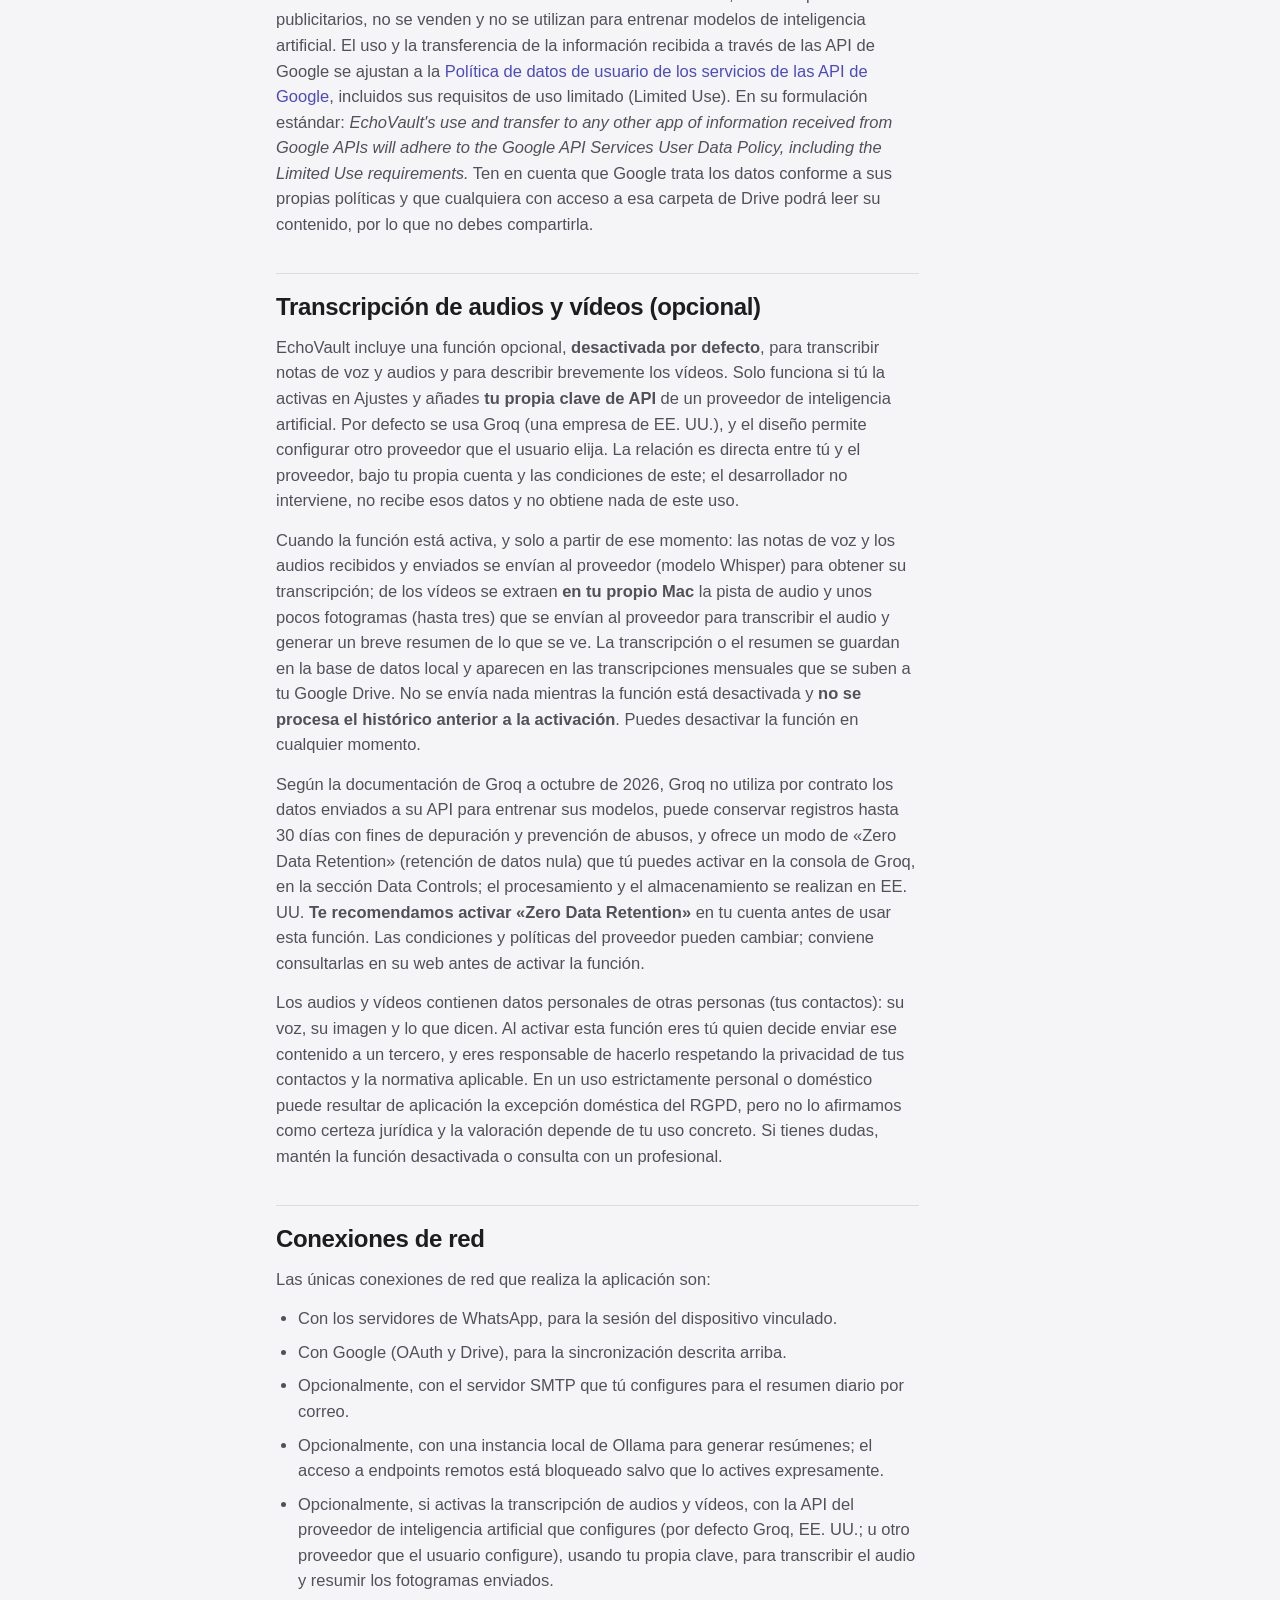
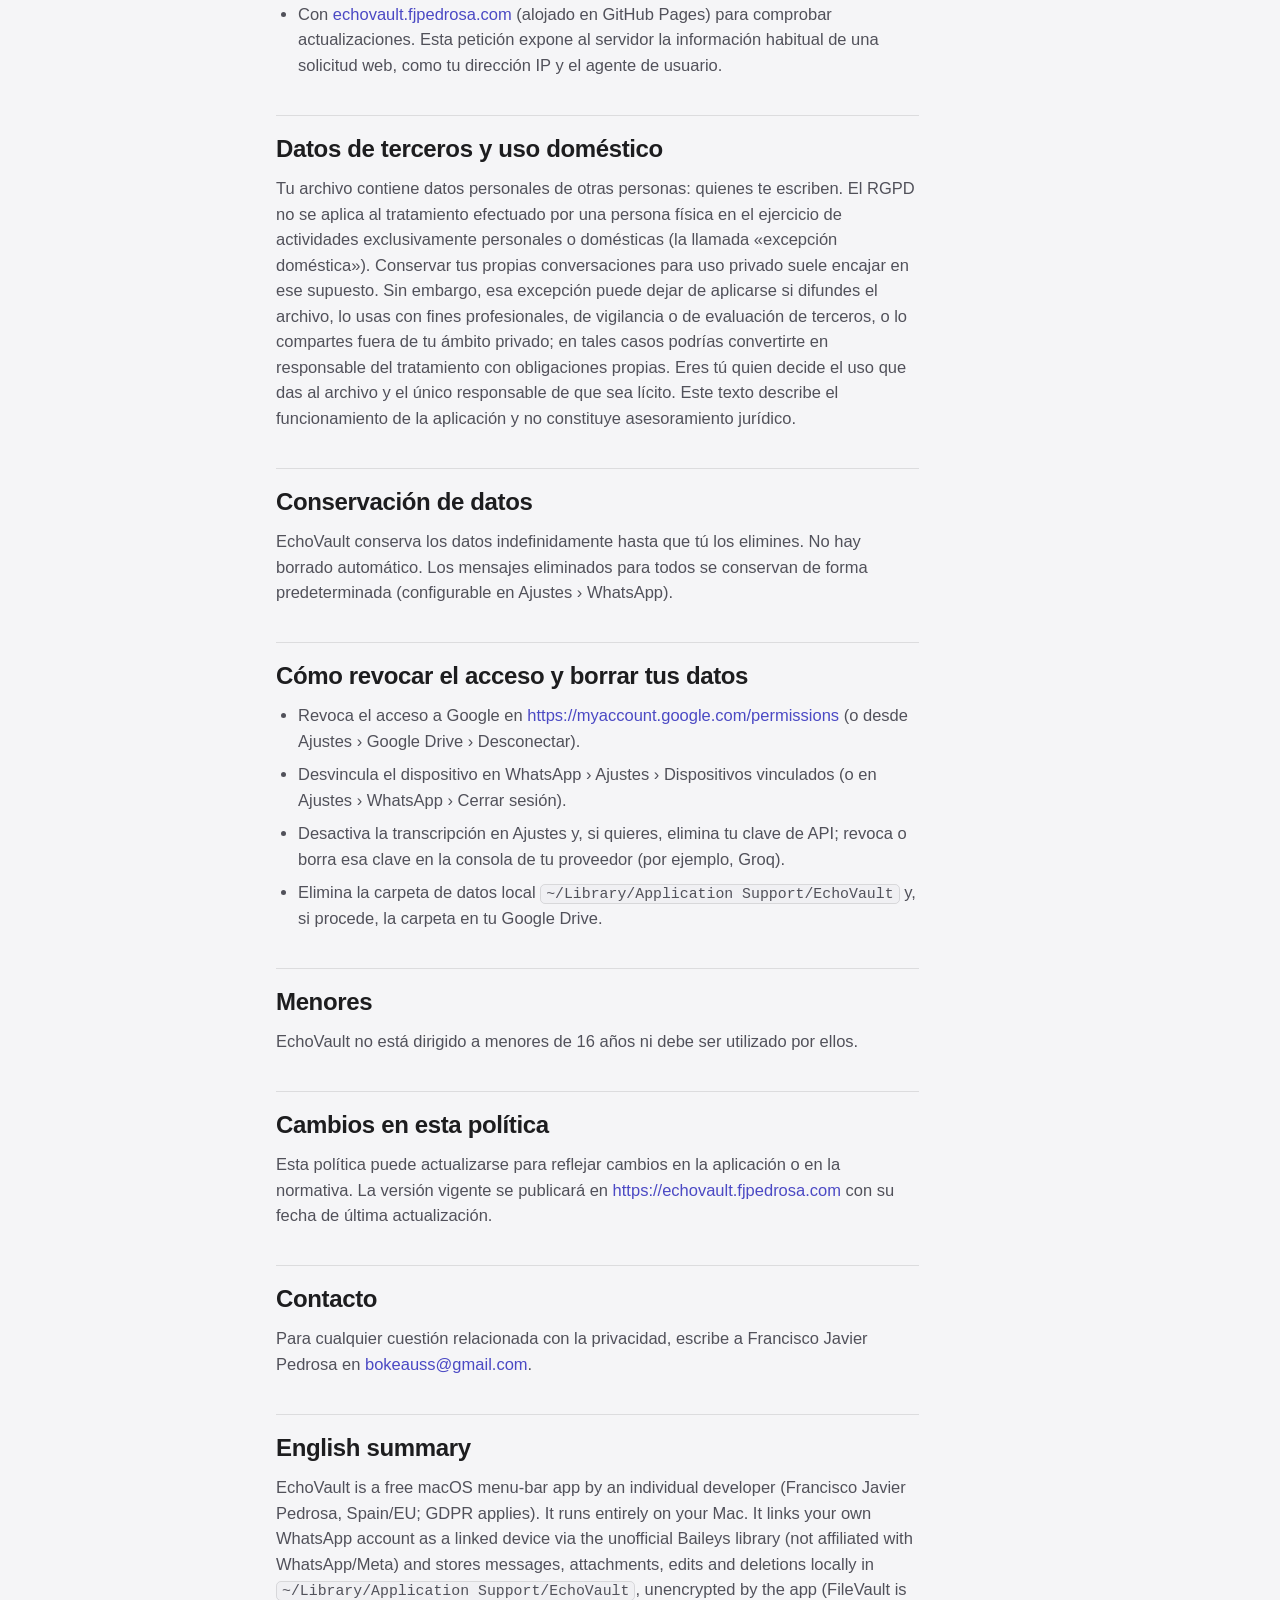
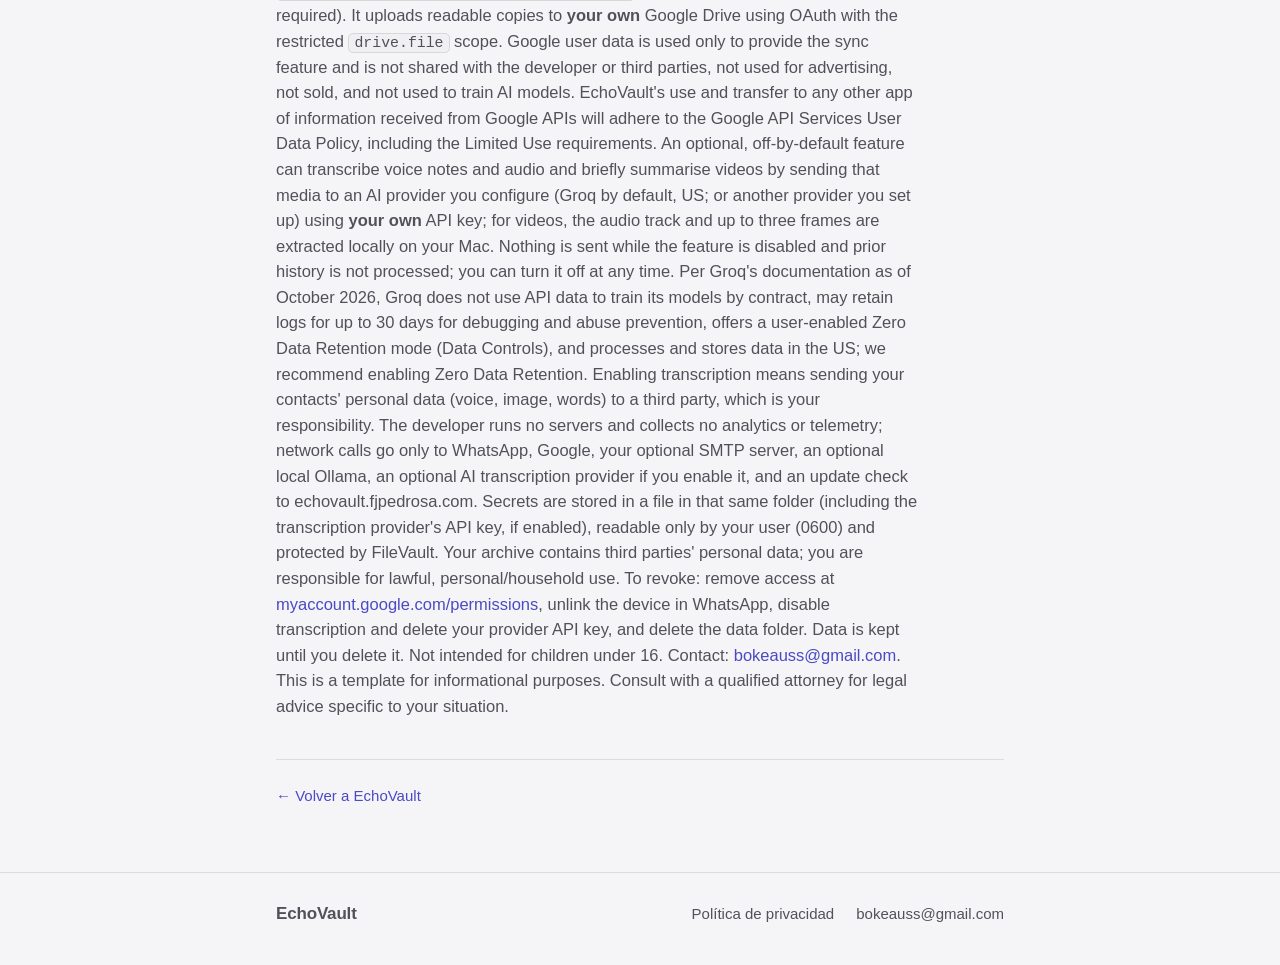
==== commit ee2af510: "release: EchoVault 0.3.0" ====
--- a/privacidad/index.html
+++ b/privacidad/index.html
@@ -34,13 +34,13 @@
       <article class="prose">
         <h1>Política de privacidad de EchoVault</h1>
 
-<p>Última actualización: 3 de octubre de 2026</p>
+<p>Última actualización: 4 de octubre de 2026</p>
 
 <p>EchoVault es una aplicación gratuita para la barra de menús de macOS, desarrollada de forma individual por Francisco Javier Pedrosa (España, Unión Europea) y compartida con un grupo reducido de personas desde <a href="https://echovault.fjpedrosa.com">https://echovault.fjpedrosa.com</a>. Esta política explica qué datos trata la aplicación y cómo. Al estar el desarrollador establecido en la UE, resulta de aplicación el Reglamento General de Protección de Datos (RGPD).</p>
 
 <h2>Principio básico: todo se ejecuta en tu Mac</h2>
 
-<p>EchoVault funciona íntegramente en tu ordenador. El desarrollador no opera ningún servidor que reciba tus datos, no recopila analítica ni telemetría, y no tiene acceso a tus mensajes, adjuntos, cuentas ni credenciales. Los únicos datos que salen de tu Mac son los que tú mismo envías a tu propia cuenta de Google Drive y, opcionalmente, a tu servidor de correo. En consecuencia, respecto de tu archivo personal el responsable del tratamiento eres tú, no el desarrollador.</p>
+<p>EchoVault funciona íntegramente en tu ordenador. El desarrollador no opera ningún servidor que reciba tus datos, no recopila analítica ni telemetría, y no tiene acceso a tus mensajes, adjuntos, cuentas ni credenciales. Los únicos datos que salen de tu Mac son los que tú mismo envías a tu propia cuenta de Google Drive, opcionalmente a tu servidor de correo y, si activas la función de transcripción de audios y vídeos, al proveedor de inteligencia artificial que tú configures con tu propia clave (por defecto Groq, u otro proveedor que el usuario configure). En consecuencia, respecto de tu archivo personal el responsable del tratamiento eres tú, no el desarrollador.</p>
 
 <h2>Vinculación con WhatsApp</h2>
 
@@ -48,13 +48,23 @@
 
 <h2>Datos almacenados en local</h2>
 
-<p>Los mensajes, adjuntos, la sesión de WhatsApp y los registros de ediciones y eliminaciones se guardan en <code>~/Library/Application Support/EchoVault</code> (base de datos SQLite y ficheros, con permisos 0700/0600). Estos datos <strong>no están cifrados por la aplicación</strong>: su protección depende de FileVault, que EchoVault exige para capturar, y de los permisos del sistema. Cualquier persona con acceso a tu sesión de macOS tendría acceso al archivo. Los secretos (token de actualización de Google y contraseña SMTP, y el cliente OAuth propio si lo configuras) se guardan en un fichero de esa misma carpeta, accesible solo por tu usuario (permisos 0600) y protegido por FileVault.</p>
+<p>Los mensajes, adjuntos, la sesión de WhatsApp y los registros de ediciones y eliminaciones se guardan en <code>~/Library/Application Support/EchoVault</code> (base de datos SQLite y ficheros, con permisos 0700/0600). Estos datos <strong>no están cifrados por la aplicación</strong>: su protección depende de FileVault, que EchoVault exige para capturar, y de los permisos del sistema. Cualquier persona con acceso a tu sesión de macOS tendría acceso al archivo. Los secretos (token de actualización de Google y contraseña SMTP, el cliente OAuth propio si lo configuras y la clave de API del proveedor de transcripción si activas esa función) se guardan en un fichero de esa misma carpeta, accesible solo por tu usuario (permisos 0600) y protegido por FileVault.</p>
 
 <h2>Sincronización con tu Google Drive</h2>
 
 <p>De forma periódica la aplicación sube copias legibles (transcripciones mensuales y adjuntos) a una carpeta de <strong>tu propia</strong> cuenta de Google Drive que tú eliges o creas. El acceso se autoriza mediante Google OAuth con el ámbito restringido <code>drive.file</code>, que limita la aplicación exclusivamente a los archivos y carpetas que ella misma crea o que tú seleccionas en el selector de Google; EchoVault no puede ver el resto de tu Drive.</p>
 
 <p>Los datos de usuario de Google se utilizan únicamente para ofrecer esta función de sincronización. No se transfieren al desarrollador ni a terceros, no se emplean con fines publicitarios, no se venden y no se utilizan para entrenar modelos de inteligencia artificial. El uso y la transferencia de la información recibida a través de las API de Google se ajustan a la <a href="https://developers.google.com/terms/api-services-user-data-policy">Política de datos de usuario de los servicios de las API de Google</a>, incluidos sus requisitos de uso limitado (Limited Use). En su formulación estándar: <em>EchoVault's use and transfer to any other app of information received from Google APIs will adhere to the Google API Services User Data Policy, including the Limited Use requirements.</em> Ten en cuenta que Google trata los datos conforme a sus propias políticas y que cualquiera con acceso a esa carpeta de Drive podrá leer su contenido, por lo que no debes compartirla.</p>
+
+<h2>Transcripción de audios y vídeos (opcional)</h2>
+
+<p>EchoVault incluye una función opcional, <strong>desactivada por defecto</strong>, para transcribir notas de voz y audios y para describir brevemente los vídeos. Solo funciona si tú la activas en Ajustes y añades <strong>tu propia clave de API</strong> de un proveedor de inteligencia artificial. Por defecto se usa Groq (una empresa de EE. UU.), y el diseño permite configurar otro proveedor que el usuario elija. La relación es directa entre tú y el proveedor, bajo tu propia cuenta y las condiciones de este; el desarrollador no interviene, no recibe esos datos y no obtiene nada de este uso.</p>
+
+<p>Cuando la función está activa, y solo a partir de ese momento: las notas de voz y los audios recibidos y enviados se envían al proveedor (modelo Whisper) para obtener su transcripción; de los vídeos se extraen <strong>en tu propio Mac</strong> la pista de audio y unos pocos fotogramas (hasta tres) que se envían al proveedor para transcribir el audio y generar un breve resumen de lo que se ve. La transcripción o el resumen se guardan en la base de datos local y aparecen en las transcripciones mensuales que se suben a tu Google Drive. No se envía nada mientras la función está desactivada y <strong>no se procesa el histórico anterior a la activación</strong>. Puedes desactivar la función en cualquier momento.</p>
+
+<p>Según la documentación de Groq a octubre de 2026, Groq no utiliza por contrato los datos enviados a su API para entrenar sus modelos, puede conservar registros hasta 30 días con fines de depuración y prevención de abusos, y ofrece un modo de «Zero Data Retention» (retención de datos nula) que tú puedes activar en la consola de Groq, en la sección Data Controls; el procesamiento y el almacenamiento se realizan en EE. UU. <strong>Te recomendamos activar «Zero Data Retention»</strong> en tu cuenta antes de usar esta función. Las condiciones y políticas del proveedor pueden cambiar; conviene consultarlas en su web antes de activar la función.</p>
+
+<p>Los audios y vídeos contienen datos personales de otras personas (tus contactos): su voz, su imagen y lo que dicen. Al activar esta función eres tú quien decide enviar ese contenido a un tercero, y eres responsable de hacerlo respetando la privacidad de tus contactos y la normativa aplicable. En un uso estrictamente personal o doméstico puede resultar de aplicación la excepción doméstica del RGPD, pero no lo afirmamos como certeza jurídica y la valoración depende de tu uso concreto. Si tienes dudas, mantén la función desactivada o consulta con un profesional.</p>
 
 <h2>Conexiones de red</h2>
 
@@ -65,6 +75,7 @@
   <li>Con Google (OAuth y Drive), para la sincronización descrita arriba.</li>
   <li>Opcionalmente, con el servidor SMTP que tú configures para el resumen diario por correo.</li>
   <li>Opcionalmente, con una instancia local de Ollama para generar resúmenes; el acceso a endpoints remotos está bloqueado salvo que lo actives expresamente.</li>
+  <li>Opcionalmente, si activas la transcripción de audios y vídeos, con la API del proveedor de inteligencia artificial que configures (por defecto Groq, EE. UU.; u otro proveedor que el usuario configure), usando tu propia clave, para transcribir el audio y resumir los fotogramas enviados.</li>
   <li>Con <a href="https://echovault.fjpedrosa.com">echovault.fjpedrosa.com</a> (alojado en GitHub Pages) para comprobar actualizaciones. Esta petición expone al servidor la información habitual de una solicitud web, como tu dirección IP y el agente de usuario.</li>
 </ul>
 
@@ -81,6 +92,7 @@
 <ul>
   <li>Revoca el acceso a Google en <a href="https://myaccount.google.com/permissions">https://myaccount.google.com/permissions</a> (o desde Ajustes › Google Drive › Desconectar).</li>
   <li>Desvincula el dispositivo en WhatsApp › Ajustes › Dispositivos vinculados (o en Ajustes › WhatsApp › Cerrar sesión).</li>
+  <li>Desactiva la transcripción en Ajustes y, si quieres, elimina tu clave de API; revoca o borra esa clave en la consola de tu proveedor (por ejemplo, Groq).</li>
   <li>Elimina la carpeta de datos local <code>~/Library/Application Support/EchoVault</code> y, si procede, la carpeta en tu Google Drive.</li>
 </ul>
 
@@ -98,7 +110,7 @@
 
 <h2>English summary</h2>
 
-<p>EchoVault is a free macOS menu-bar app by an individual developer (Francisco Javier Pedrosa, Spain/EU; GDPR applies). It runs entirely on your Mac. It links your own WhatsApp account as a linked device via the unofficial Baileys library (not affiliated with WhatsApp/Meta) and stores messages, attachments, edits and deletions locally in <code>~/Library/Application Support/EchoVault</code>, unencrypted by the app (FileVault is required). It uploads readable copies to <strong>your own</strong> Google Drive using OAuth with the restricted <code>drive.file</code> scope. Google user data is used only to provide the sync feature and is not shared with the developer or third parties, not used for advertising, not sold, and not used to train AI models. EchoVault's use and transfer to any other app of information received from Google APIs will adhere to the Google API Services User Data Policy, including the Limited Use requirements. The developer runs no servers and collects no analytics or telemetry; network calls go only to WhatsApp, Google, your optional SMTP server, an optional local Ollama, and an update check to echovault.fjpedrosa.com. Secrets are stored in a file in that same folder, readable only by your user (0600) and protected by FileVault. Your archive contains third parties' personal data; you are responsible for lawful, personal/household use. To revoke: remove access at <a href="https://myaccount.google.com/permissions">myaccount.google.com/permissions</a>, unlink the device in WhatsApp, and delete the data folder. Data is kept until you delete it. Not intended for children under 16. Contact: <a href="mailto:bokeauss@gmail.com">bokeauss@gmail.com</a>. This is a template for informational purposes. Consult with a qualified attorney for legal advice specific to your situation.</p>
+<p>EchoVault is a free macOS menu-bar app by an individual developer (Francisco Javier Pedrosa, Spain/EU; GDPR applies). It runs entirely on your Mac. It links your own WhatsApp account as a linked device via the unofficial Baileys library (not affiliated with WhatsApp/Meta) and stores messages, attachments, edits and deletions locally in <code>~/Library/Application Support/EchoVault</code>, unencrypted by the app (FileVault is required). It uploads readable copies to <strong>your own</strong> Google Drive using OAuth with the restricted <code>drive.file</code> scope. Google user data is used only to provide the sync feature and is not shared with the developer or third parties, not used for advertising, not sold, and not used to train AI models. EchoVault's use and transfer to any other app of information received from Google APIs will adhere to the Google API Services User Data Policy, including the Limited Use requirements. An optional, off-by-default feature can transcribe voice notes and audio and briefly summarise videos by sending that media to an AI provider you configure (Groq by default, US; or another provider you set up) using <strong>your own</strong> API key; for videos, the audio track and up to three frames are extracted locally on your Mac. Nothing is sent while the feature is disabled and prior history is not processed; you can turn it off at any time. Per Groq's documentation as of October 2026, Groq does not use API data to train its models by contract, may retain logs for up to 30 days for debugging and abuse prevention, offers a user-enabled Zero Data Retention mode (Data Controls), and processes and stores data in the US; we recommend enabling Zero Data Retention. Enabling transcription means sending your contacts' personal data (voice, image, words) to a third party, which is your responsibility. The developer runs no servers and collects no analytics or telemetry; network calls go only to WhatsApp, Google, your optional SMTP server, an optional local Ollama, an optional AI transcription provider if you enable it, and an update check to echovault.fjpedrosa.com. Secrets are stored in a file in that same folder (including the transcription provider's API key, if enabled), readable only by your user (0600) and protected by FileVault. Your archive contains third parties' personal data; you are responsible for lawful, personal/household use. To revoke: remove access at <a href="https://myaccount.google.com/permissions">myaccount.google.com/permissions</a>, unlink the device in WhatsApp, disable transcription and delete your provider API key, and delete the data folder. Data is kept until you delete it. Not intended for children under 16. Contact: <a href="mailto:bokeauss@gmail.com">bokeauss@gmail.com</a>. This is a template for informational purposes. Consult with a qualified attorney for legal advice specific to your situation.</p>
       </article>
       <p class="back"><a href="/">← Volver a EchoVault</a></p>
     </div>
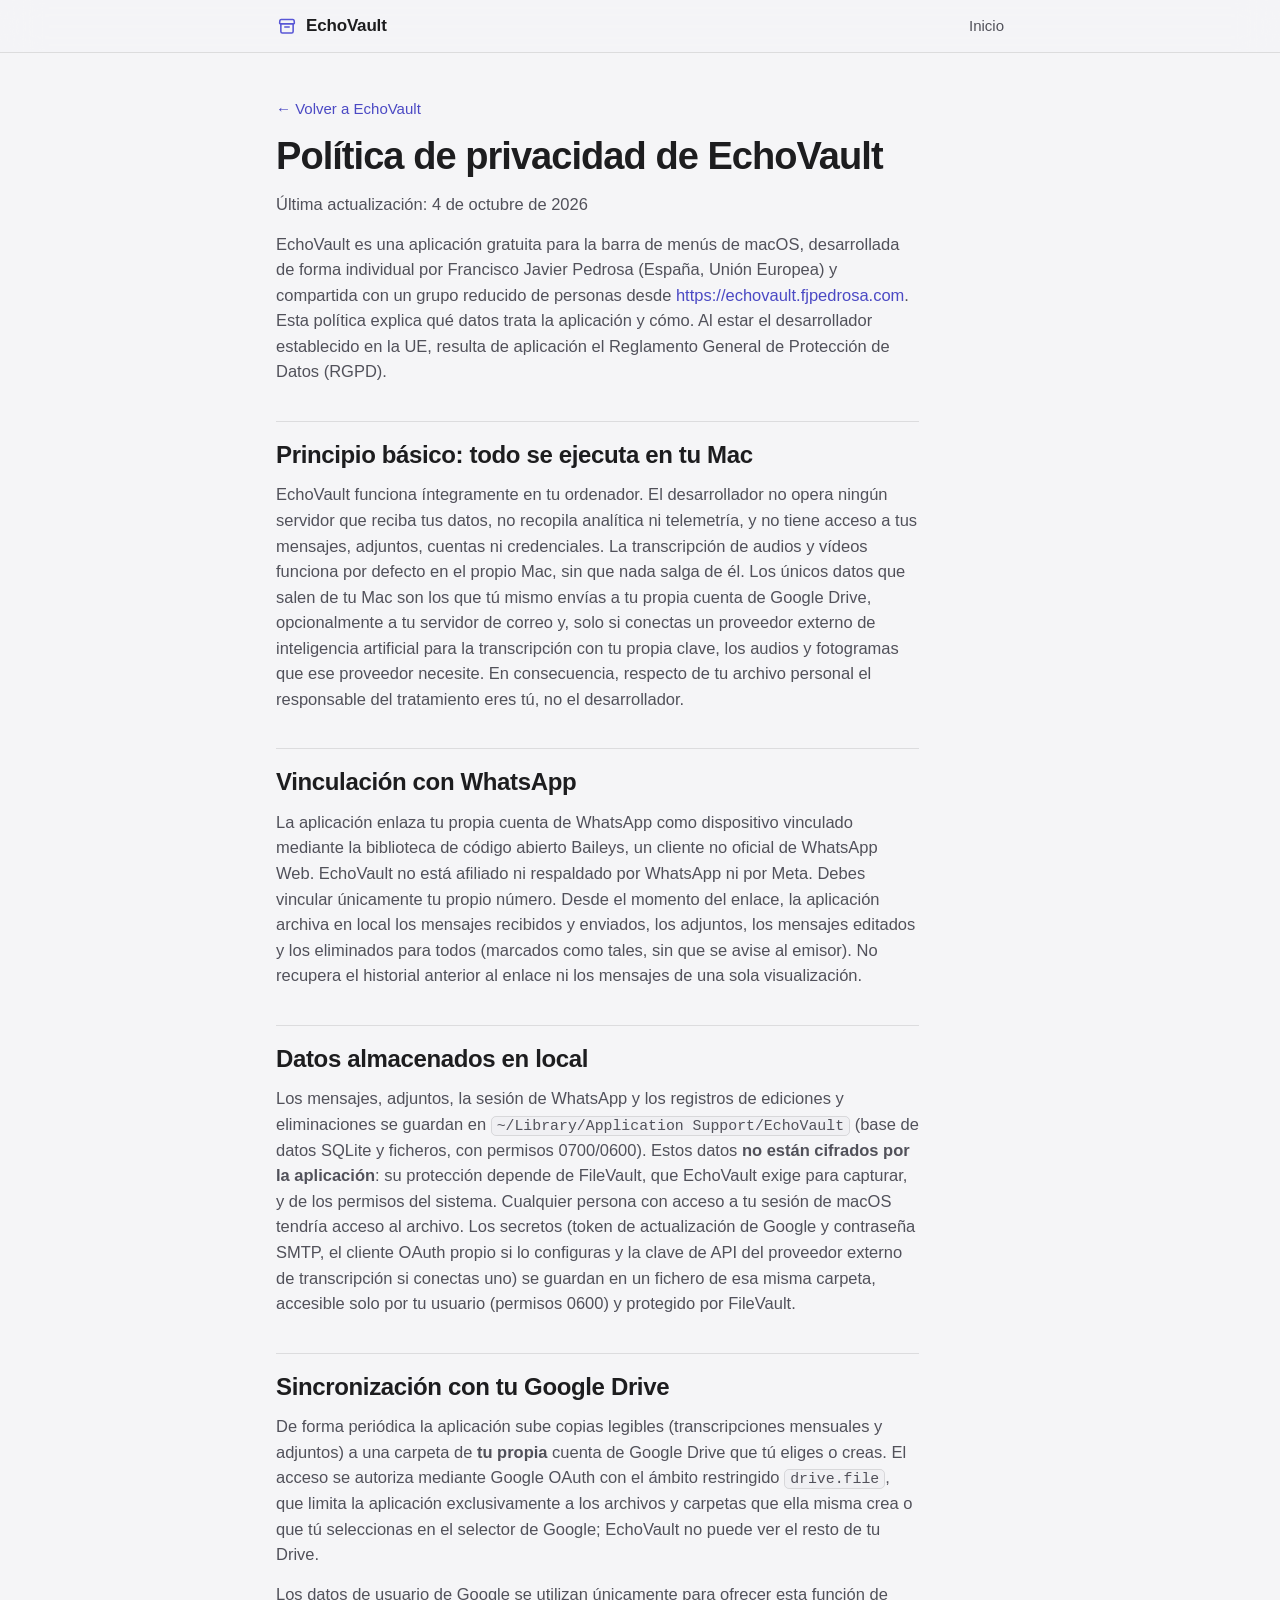
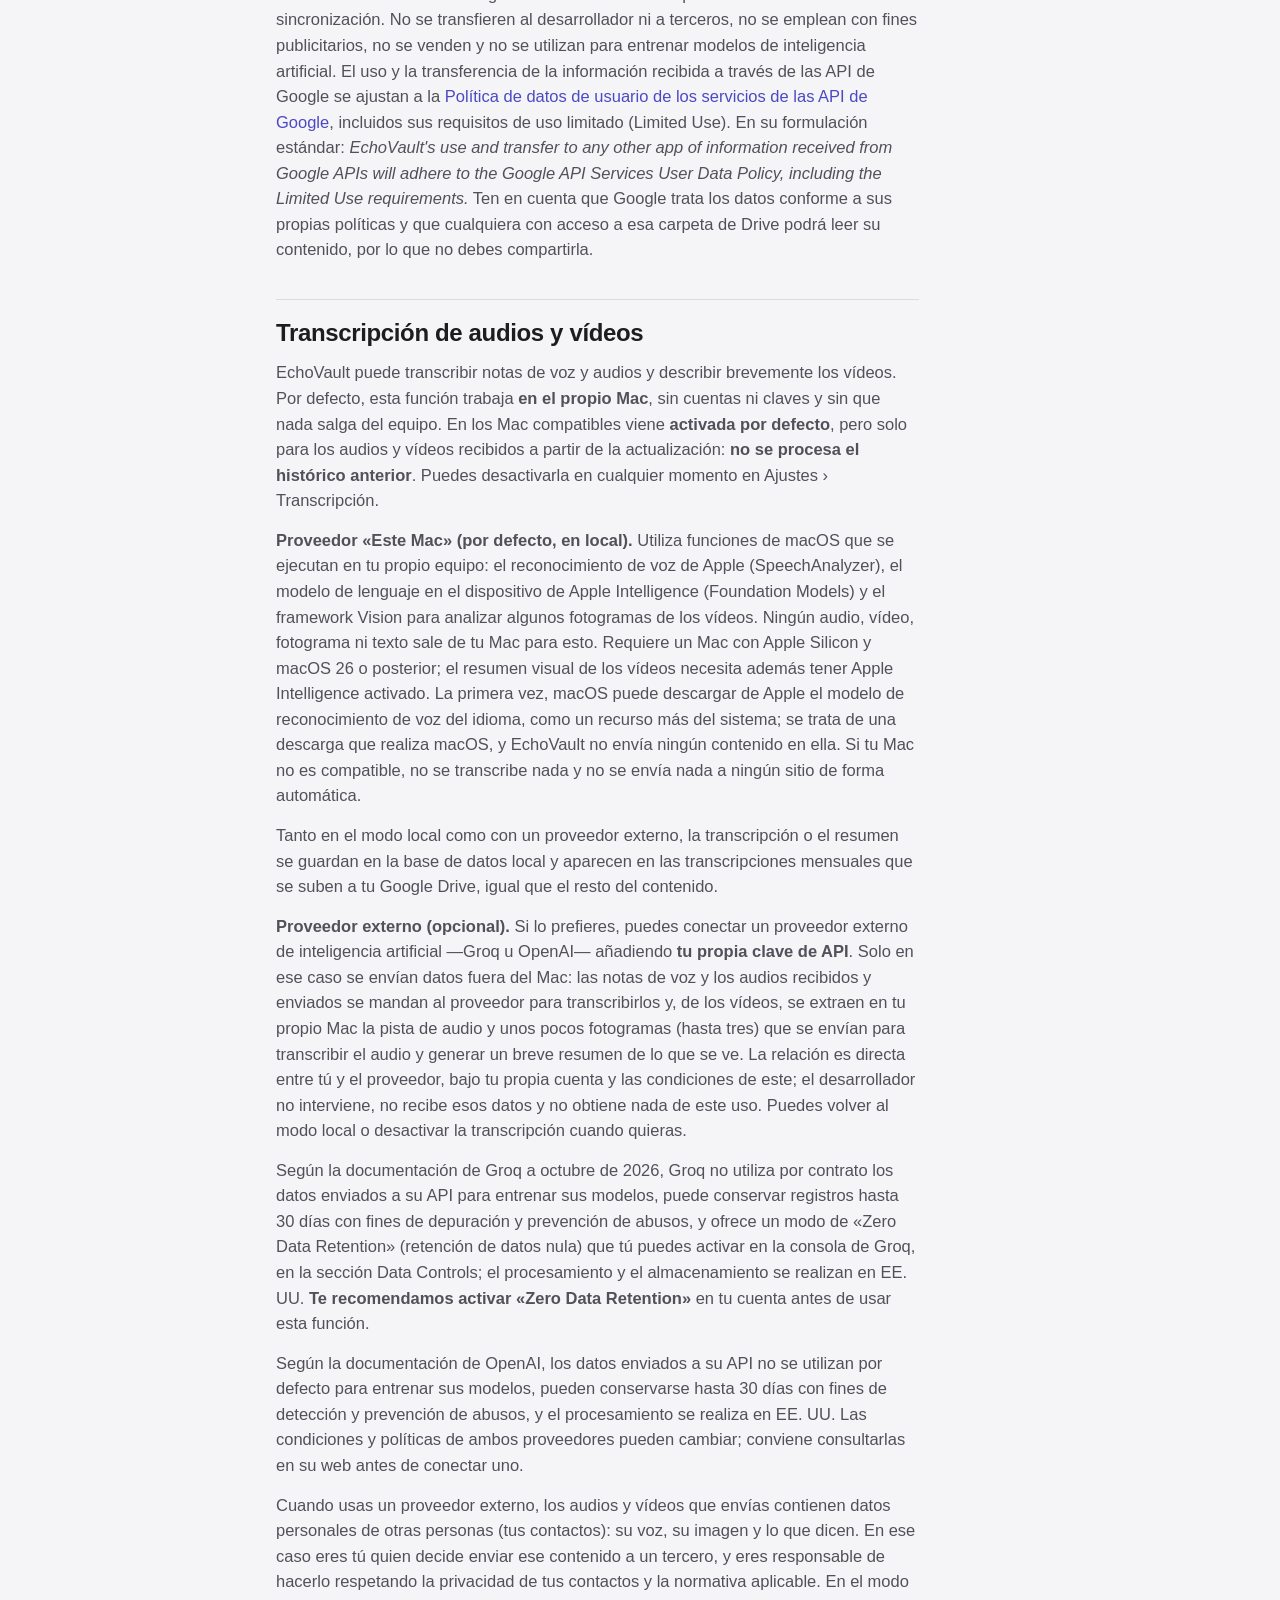
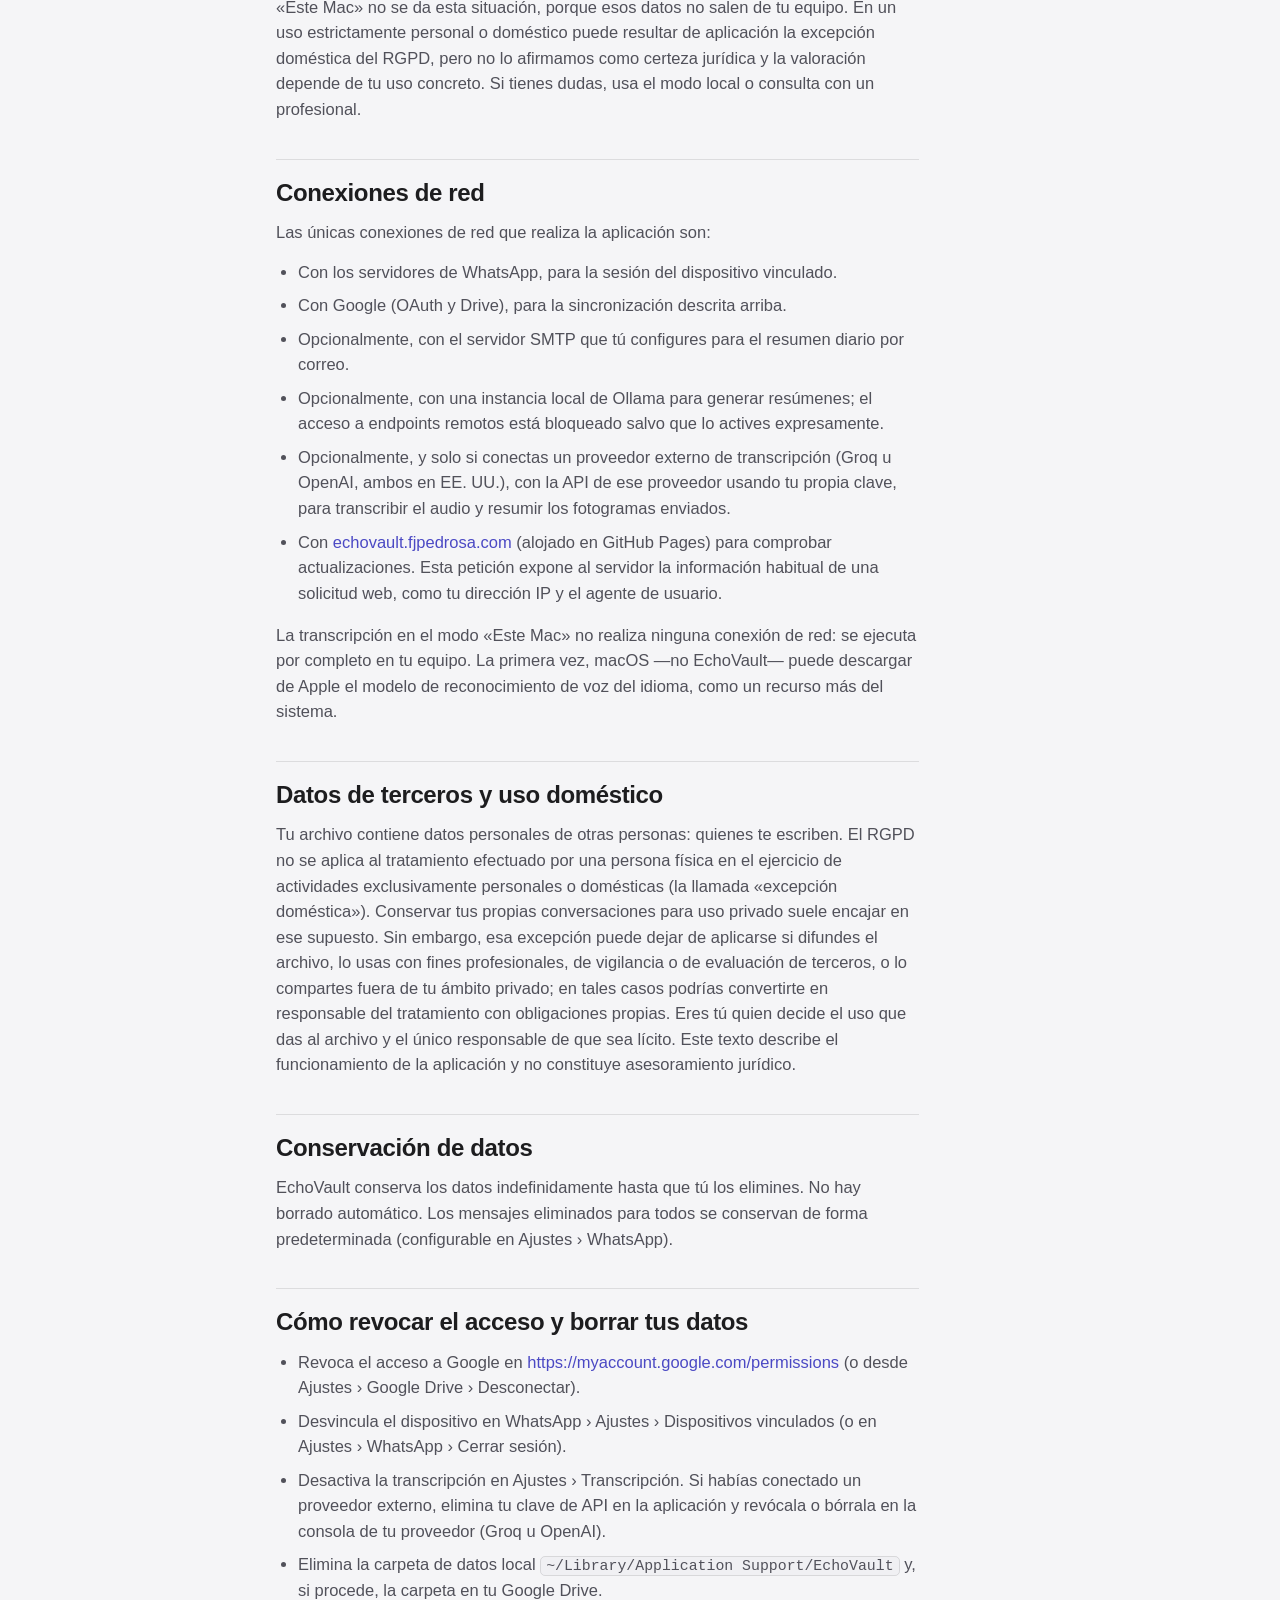
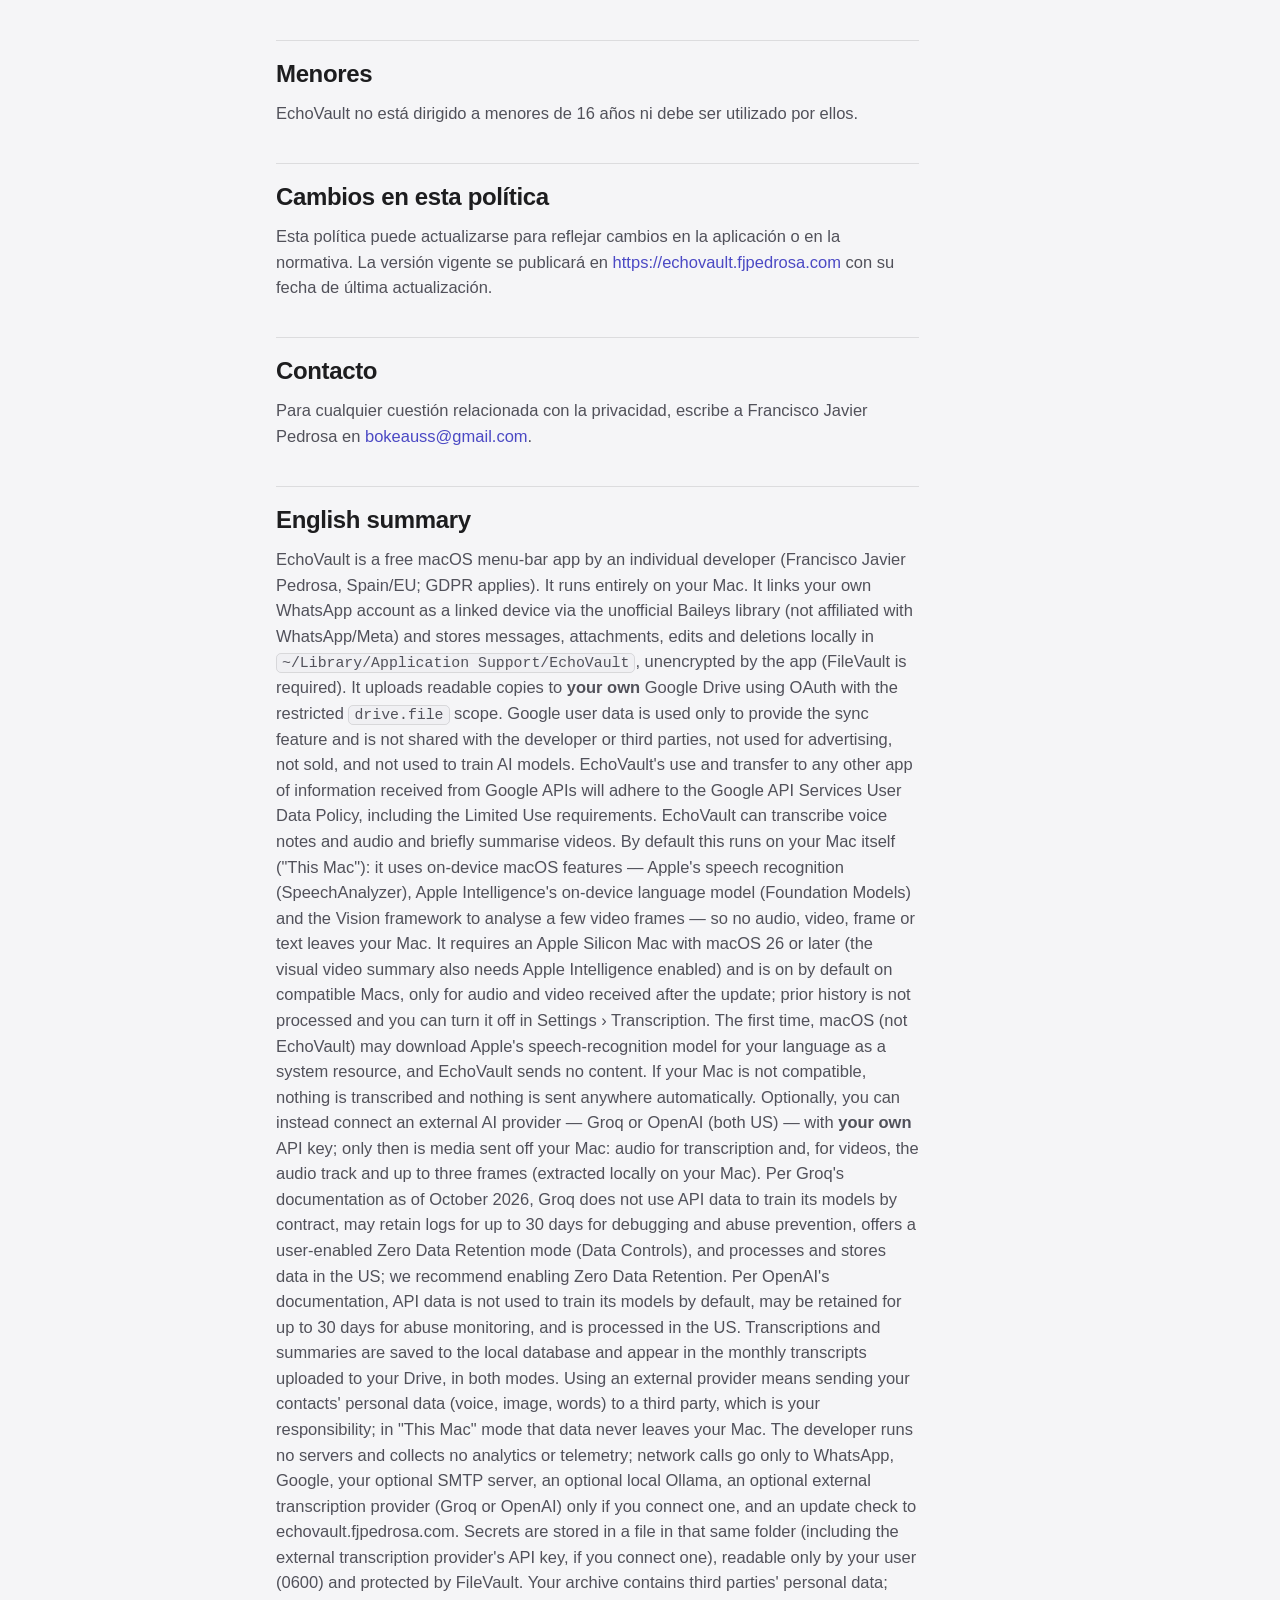
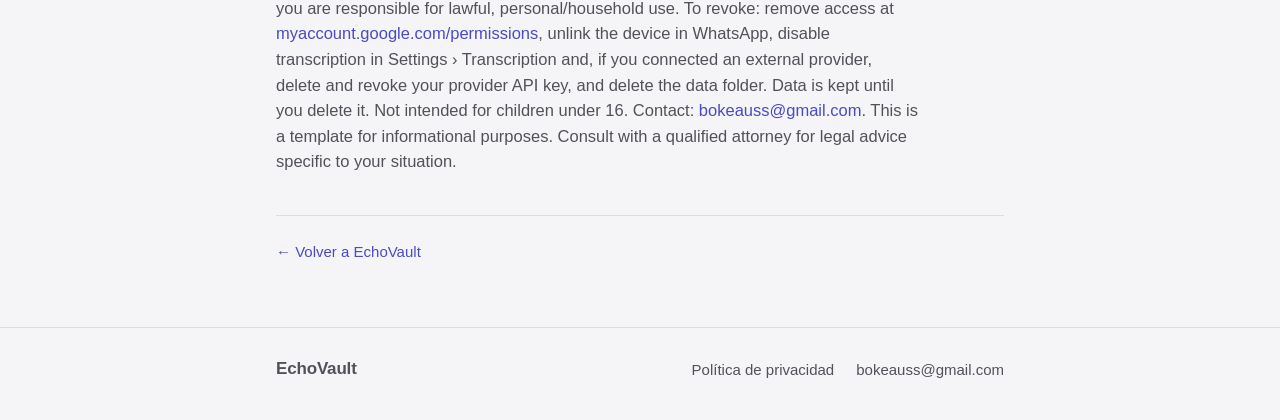
==== commit d352ef36: "release: EchoVault 0.3.1" ====
--- a/privacidad/index.html
+++ b/privacidad/index.html
@@ -40,7 +40,7 @@
 
 <h2>Principio básico: todo se ejecuta en tu Mac</h2>
 
-<p>EchoVault funciona íntegramente en tu ordenador. El desarrollador no opera ningún servidor que reciba tus datos, no recopila analítica ni telemetría, y no tiene acceso a tus mensajes, adjuntos, cuentas ni credenciales. Los únicos datos que salen de tu Mac son los que tú mismo envías a tu propia cuenta de Google Drive, opcionalmente a tu servidor de correo y, si activas la función de transcripción de audios y vídeos, al proveedor de inteligencia artificial que tú configures con tu propia clave (por defecto Groq, u otro proveedor que el usuario configure). En consecuencia, respecto de tu archivo personal el responsable del tratamiento eres tú, no el desarrollador.</p>
+<p>EchoVault funciona íntegramente en tu ordenador. El desarrollador no opera ningún servidor que reciba tus datos, no recopila analítica ni telemetría, y no tiene acceso a tus mensajes, adjuntos, cuentas ni credenciales. La transcripción de audios y vídeos funciona por defecto en el propio Mac, sin que nada salga de él. Los únicos datos que salen de tu Mac son los que tú mismo envías a tu propia cuenta de Google Drive, opcionalmente a tu servidor de correo y, solo si conectas un proveedor externo de inteligencia artificial para la transcripción con tu propia clave, los audios y fotogramas que ese proveedor necesite. En consecuencia, respecto de tu archivo personal el responsable del tratamiento eres tú, no el desarrollador.</p>
 
 <h2>Vinculación con WhatsApp</h2>
 
@@ -48,7 +48,7 @@
 
 <h2>Datos almacenados en local</h2>
 
-<p>Los mensajes, adjuntos, la sesión de WhatsApp y los registros de ediciones y eliminaciones se guardan en <code>~/Library/Application Support/EchoVault</code> (base de datos SQLite y ficheros, con permisos 0700/0600). Estos datos <strong>no están cifrados por la aplicación</strong>: su protección depende de FileVault, que EchoVault exige para capturar, y de los permisos del sistema. Cualquier persona con acceso a tu sesión de macOS tendría acceso al archivo. Los secretos (token de actualización de Google y contraseña SMTP, el cliente OAuth propio si lo configuras y la clave de API del proveedor de transcripción si activas esa función) se guardan en un fichero de esa misma carpeta, accesible solo por tu usuario (permisos 0600) y protegido por FileVault.</p>
+<p>Los mensajes, adjuntos, la sesión de WhatsApp y los registros de ediciones y eliminaciones se guardan en <code>~/Library/Application Support/EchoVault</code> (base de datos SQLite y ficheros, con permisos 0700/0600). Estos datos <strong>no están cifrados por la aplicación</strong>: su protección depende de FileVault, que EchoVault exige para capturar, y de los permisos del sistema. Cualquier persona con acceso a tu sesión de macOS tendría acceso al archivo. Los secretos (token de actualización de Google y contraseña SMTP, el cliente OAuth propio si lo configuras y la clave de API del proveedor externo de transcripción si conectas uno) se guardan en un fichero de esa misma carpeta, accesible solo por tu usuario (permisos 0600) y protegido por FileVault.</p>
 
 <h2>Sincronización con tu Google Drive</h2>
 
@@ -56,15 +56,21 @@
 
 <p>Los datos de usuario de Google se utilizan únicamente para ofrecer esta función de sincronización. No se transfieren al desarrollador ni a terceros, no se emplean con fines publicitarios, no se venden y no se utilizan para entrenar modelos de inteligencia artificial. El uso y la transferencia de la información recibida a través de las API de Google se ajustan a la <a href="https://developers.google.com/terms/api-services-user-data-policy">Política de datos de usuario de los servicios de las API de Google</a>, incluidos sus requisitos de uso limitado (Limited Use). En su formulación estándar: <em>EchoVault's use and transfer to any other app of information received from Google APIs will adhere to the Google API Services User Data Policy, including the Limited Use requirements.</em> Ten en cuenta que Google trata los datos conforme a sus propias políticas y que cualquiera con acceso a esa carpeta de Drive podrá leer su contenido, por lo que no debes compartirla.</p>
 
-<h2>Transcripción de audios y vídeos (opcional)</h2>
+<h2>Transcripción de audios y vídeos</h2>
 
-<p>EchoVault incluye una función opcional, <strong>desactivada por defecto</strong>, para transcribir notas de voz y audios y para describir brevemente los vídeos. Solo funciona si tú la activas en Ajustes y añades <strong>tu propia clave de API</strong> de un proveedor de inteligencia artificial. Por defecto se usa Groq (una empresa de EE. UU.), y el diseño permite configurar otro proveedor que el usuario elija. La relación es directa entre tú y el proveedor, bajo tu propia cuenta y las condiciones de este; el desarrollador no interviene, no recibe esos datos y no obtiene nada de este uso.</p>
+<p>EchoVault puede transcribir notas de voz y audios y describir brevemente los vídeos. Por defecto, esta función trabaja <strong>en el propio Mac</strong>, sin cuentas ni claves y sin que nada salga del equipo. En los Mac compatibles viene <strong>activada por defecto</strong>, pero solo para los audios y vídeos recibidos a partir de la actualización: <strong>no se procesa el histórico anterior</strong>. Puedes desactivarla en cualquier momento en Ajustes › Transcripción.</p>
 
-<p>Cuando la función está activa, y solo a partir de ese momento: las notas de voz y los audios recibidos y enviados se envían al proveedor (modelo Whisper) para obtener su transcripción; de los vídeos se extraen <strong>en tu propio Mac</strong> la pista de audio y unos pocos fotogramas (hasta tres) que se envían al proveedor para transcribir el audio y generar un breve resumen de lo que se ve. La transcripción o el resumen se guardan en la base de datos local y aparecen en las transcripciones mensuales que se suben a tu Google Drive. No se envía nada mientras la función está desactivada y <strong>no se procesa el histórico anterior a la activación</strong>. Puedes desactivar la función en cualquier momento.</p>
+<p><strong>Proveedor «Este Mac» (por defecto, en local).</strong> Utiliza funciones de macOS que se ejecutan en tu propio equipo: el reconocimiento de voz de Apple (SpeechAnalyzer), el modelo de lenguaje en el dispositivo de Apple Intelligence (Foundation Models) y el framework Vision para analizar algunos fotogramas de los vídeos. Ningún audio, vídeo, fotograma ni texto sale de tu Mac para esto. Requiere un Mac con Apple Silicon y macOS 26 o posterior; el resumen visual de los vídeos necesita además tener Apple Intelligence activado. La primera vez, macOS puede descargar de Apple el modelo de reconocimiento de voz del idioma, como un recurso más del sistema; se trata de una descarga que realiza macOS, y EchoVault no envía ningún contenido en ella. Si tu Mac no es compatible, no se transcribe nada y no se envía nada a ningún sitio de forma automática.</p>
 
-<p>Según la documentación de Groq a octubre de 2026, Groq no utiliza por contrato los datos enviados a su API para entrenar sus modelos, puede conservar registros hasta 30 días con fines de depuración y prevención de abusos, y ofrece un modo de «Zero Data Retention» (retención de datos nula) que tú puedes activar en la consola de Groq, en la sección Data Controls; el procesamiento y el almacenamiento se realizan en EE. UU. <strong>Te recomendamos activar «Zero Data Retention»</strong> en tu cuenta antes de usar esta función. Las condiciones y políticas del proveedor pueden cambiar; conviene consultarlas en su web antes de activar la función.</p>
+<p>Tanto en el modo local como con un proveedor externo, la transcripción o el resumen se guardan en la base de datos local y aparecen en las transcripciones mensuales que se suben a tu Google Drive, igual que el resto del contenido.</p>
 
-<p>Los audios y vídeos contienen datos personales de otras personas (tus contactos): su voz, su imagen y lo que dicen. Al activar esta función eres tú quien decide enviar ese contenido a un tercero, y eres responsable de hacerlo respetando la privacidad de tus contactos y la normativa aplicable. En un uso estrictamente personal o doméstico puede resultar de aplicación la excepción doméstica del RGPD, pero no lo afirmamos como certeza jurídica y la valoración depende de tu uso concreto. Si tienes dudas, mantén la función desactivada o consulta con un profesional.</p>
+<p><strong>Proveedor externo (opcional).</strong> Si lo prefieres, puedes conectar un proveedor externo de inteligencia artificial —Groq u OpenAI— añadiendo <strong>tu propia clave de API</strong>. Solo en ese caso se envían datos fuera del Mac: las notas de voz y los audios recibidos y enviados se mandan al proveedor para transcribirlos y, de los vídeos, se extraen en tu propio Mac la pista de audio y unos pocos fotogramas (hasta tres) que se envían para transcribir el audio y generar un breve resumen de lo que se ve. La relación es directa entre tú y el proveedor, bajo tu propia cuenta y las condiciones de este; el desarrollador no interviene, no recibe esos datos y no obtiene nada de este uso. Puedes volver al modo local o desactivar la transcripción cuando quieras.</p>
+
+<p>Según la documentación de Groq a octubre de 2026, Groq no utiliza por contrato los datos enviados a su API para entrenar sus modelos, puede conservar registros hasta 30 días con fines de depuración y prevención de abusos, y ofrece un modo de «Zero Data Retention» (retención de datos nula) que tú puedes activar en la consola de Groq, en la sección Data Controls; el procesamiento y el almacenamiento se realizan en EE. UU. <strong>Te recomendamos activar «Zero Data Retention»</strong> en tu cuenta antes de usar esta función.</p>
+
+<p>Según la documentación de OpenAI, los datos enviados a su API no se utilizan por defecto para entrenar sus modelos, pueden conservarse hasta 30 días con fines de detección y prevención de abusos, y el procesamiento se realiza en EE. UU. Las condiciones y políticas de ambos proveedores pueden cambiar; conviene consultarlas en su web antes de conectar uno.</p>
+
+<p>Cuando usas un proveedor externo, los audios y vídeos que envías contienen datos personales de otras personas (tus contactos): su voz, su imagen y lo que dicen. En ese caso eres tú quien decide enviar ese contenido a un tercero, y eres responsable de hacerlo respetando la privacidad de tus contactos y la normativa aplicable. En el modo «Este Mac» no se da esta situación, porque esos datos no salen de tu equipo. En un uso estrictamente personal o doméstico puede resultar de aplicación la excepción doméstica del RGPD, pero no lo afirmamos como certeza jurídica y la valoración depende de tu uso concreto. Si tienes dudas, usa el modo local o consulta con un profesional.</p>
 
 <h2>Conexiones de red</h2>
 
@@ -75,9 +81,11 @@
   <li>Con Google (OAuth y Drive), para la sincronización descrita arriba.</li>
   <li>Opcionalmente, con el servidor SMTP que tú configures para el resumen diario por correo.</li>
   <li>Opcionalmente, con una instancia local de Ollama para generar resúmenes; el acceso a endpoints remotos está bloqueado salvo que lo actives expresamente.</li>
-  <li>Opcionalmente, si activas la transcripción de audios y vídeos, con la API del proveedor de inteligencia artificial que configures (por defecto Groq, EE. UU.; u otro proveedor que el usuario configure), usando tu propia clave, para transcribir el audio y resumir los fotogramas enviados.</li>
+  <li>Opcionalmente, y solo si conectas un proveedor externo de transcripción (Groq u OpenAI, ambos en EE. UU.), con la API de ese proveedor usando tu propia clave, para transcribir el audio y resumir los fotogramas enviados.</li>
   <li>Con <a href="https://echovault.fjpedrosa.com">echovault.fjpedrosa.com</a> (alojado en GitHub Pages) para comprobar actualizaciones. Esta petición expone al servidor la información habitual de una solicitud web, como tu dirección IP y el agente de usuario.</li>
 </ul>
+
+<p>La transcripción en el modo «Este Mac» no realiza ninguna conexión de red: se ejecuta por completo en tu equipo. La primera vez, macOS —no EchoVault— puede descargar de Apple el modelo de reconocimiento de voz del idioma, como un recurso más del sistema.</p>
 
 <h2>Datos de terceros y uso doméstico</h2>
 
@@ -92,7 +100,7 @@
 <ul>
   <li>Revoca el acceso a Google en <a href="https://myaccount.google.com/permissions">https://myaccount.google.com/permissions</a> (o desde Ajustes › Google Drive › Desconectar).</li>
   <li>Desvincula el dispositivo en WhatsApp › Ajustes › Dispositivos vinculados (o en Ajustes › WhatsApp › Cerrar sesión).</li>
-  <li>Desactiva la transcripción en Ajustes y, si quieres, elimina tu clave de API; revoca o borra esa clave en la consola de tu proveedor (por ejemplo, Groq).</li>
+  <li>Desactiva la transcripción en Ajustes › Transcripción. Si habías conectado un proveedor externo, elimina tu clave de API en la aplicación y revócala o bórrala en la consola de tu proveedor (Groq u OpenAI).</li>
   <li>Elimina la carpeta de datos local <code>~/Library/Application Support/EchoVault</code> y, si procede, la carpeta en tu Google Drive.</li>
 </ul>
 
@@ -110,7 +118,7 @@
 
 <h2>English summary</h2>
 
-<p>EchoVault is a free macOS menu-bar app by an individual developer (Francisco Javier Pedrosa, Spain/EU; GDPR applies). It runs entirely on your Mac. It links your own WhatsApp account as a linked device via the unofficial Baileys library (not affiliated with WhatsApp/Meta) and stores messages, attachments, edits and deletions locally in <code>~/Library/Application Support/EchoVault</code>, unencrypted by the app (FileVault is required). It uploads readable copies to <strong>your own</strong> Google Drive using OAuth with the restricted <code>drive.file</code> scope. Google user data is used only to provide the sync feature and is not shared with the developer or third parties, not used for advertising, not sold, and not used to train AI models. EchoVault's use and transfer to any other app of information received from Google APIs will adhere to the Google API Services User Data Policy, including the Limited Use requirements. An optional, off-by-default feature can transcribe voice notes and audio and briefly summarise videos by sending that media to an AI provider you configure (Groq by default, US; or another provider you set up) using <strong>your own</strong> API key; for videos, the audio track and up to three frames are extracted locally on your Mac. Nothing is sent while the feature is disabled and prior history is not processed; you can turn it off at any time. Per Groq's documentation as of October 2026, Groq does not use API data to train its models by contract, may retain logs for up to 30 days for debugging and abuse prevention, offers a user-enabled Zero Data Retention mode (Data Controls), and processes and stores data in the US; we recommend enabling Zero Data Retention. Enabling transcription means sending your contacts' personal data (voice, image, words) to a third party, which is your responsibility. The developer runs no servers and collects no analytics or telemetry; network calls go only to WhatsApp, Google, your optional SMTP server, an optional local Ollama, an optional AI transcription provider if you enable it, and an update check to echovault.fjpedrosa.com. Secrets are stored in a file in that same folder (including the transcription provider's API key, if enabled), readable only by your user (0600) and protected by FileVault. Your archive contains third parties' personal data; you are responsible for lawful, personal/household use. To revoke: remove access at <a href="https://myaccount.google.com/permissions">myaccount.google.com/permissions</a>, unlink the device in WhatsApp, disable transcription and delete your provider API key, and delete the data folder. Data is kept until you delete it. Not intended for children under 16. Contact: <a href="mailto:bokeauss@gmail.com">bokeauss@gmail.com</a>. This is a template for informational purposes. Consult with a qualified attorney for legal advice specific to your situation.</p>
+<p>EchoVault is a free macOS menu-bar app by an individual developer (Francisco Javier Pedrosa, Spain/EU; GDPR applies). It runs entirely on your Mac. It links your own WhatsApp account as a linked device via the unofficial Baileys library (not affiliated with WhatsApp/Meta) and stores messages, attachments, edits and deletions locally in <code>~/Library/Application Support/EchoVault</code>, unencrypted by the app (FileVault is required). It uploads readable copies to <strong>your own</strong> Google Drive using OAuth with the restricted <code>drive.file</code> scope. Google user data is used only to provide the sync feature and is not shared with the developer or third parties, not used for advertising, not sold, and not used to train AI models. EchoVault's use and transfer to any other app of information received from Google APIs will adhere to the Google API Services User Data Policy, including the Limited Use requirements. EchoVault can transcribe voice notes and audio and briefly summarise videos. By default this runs on your Mac itself ("This Mac"): it uses on-device macOS features — Apple's speech recognition (SpeechAnalyzer), Apple Intelligence's on-device language model (Foundation Models) and the Vision framework to analyse a few video frames — so no audio, video, frame or text leaves your Mac. It requires an Apple Silicon Mac with macOS 26 or later (the visual video summary also needs Apple Intelligence enabled) and is on by default on compatible Macs, only for audio and video received after the update; prior history is not processed and you can turn it off in Settings › Transcription. The first time, macOS (not EchoVault) may download Apple's speech-recognition model for your language as a system resource, and EchoVault sends no content. If your Mac is not compatible, nothing is transcribed and nothing is sent anywhere automatically. Optionally, you can instead connect an external AI provider — Groq or OpenAI (both US) — with <strong>your own</strong> API key; only then is media sent off your Mac: audio for transcription and, for videos, the audio track and up to three frames (extracted locally on your Mac). Per Groq's documentation as of October 2026, Groq does not use API data to train its models by contract, may retain logs for up to 30 days for debugging and abuse prevention, offers a user-enabled Zero Data Retention mode (Data Controls), and processes and stores data in the US; we recommend enabling Zero Data Retention. Per OpenAI's documentation, API data is not used to train its models by default, may be retained for up to 30 days for abuse monitoring, and is processed in the US. Transcriptions and summaries are saved to the local database and appear in the monthly transcripts uploaded to your Drive, in both modes. Using an external provider means sending your contacts' personal data (voice, image, words) to a third party, which is your responsibility; in "This Mac" mode that data never leaves your Mac. The developer runs no servers and collects no analytics or telemetry; network calls go only to WhatsApp, Google, your optional SMTP server, an optional local Ollama, an optional external transcription provider (Groq or OpenAI) only if you connect one, and an update check to echovault.fjpedrosa.com. Secrets are stored in a file in that same folder (including the external transcription provider's API key, if you connect one), readable only by your user (0600) and protected by FileVault. Your archive contains third parties' personal data; you are responsible for lawful, personal/household use. To revoke: remove access at <a href="https://myaccount.google.com/permissions">myaccount.google.com/permissions</a>, unlink the device in WhatsApp, disable transcription in Settings › Transcription and, if you connected an external provider, delete and revoke your provider API key, and delete the data folder. Data is kept until you delete it. Not intended for children under 16. Contact: <a href="mailto:bokeauss@gmail.com">bokeauss@gmail.com</a>. This is a template for informational purposes. Consult with a qualified attorney for legal advice specific to your situation.</p>
       </article>
       <p class="back"><a href="/">← Volver a EchoVault</a></p>
     </div>
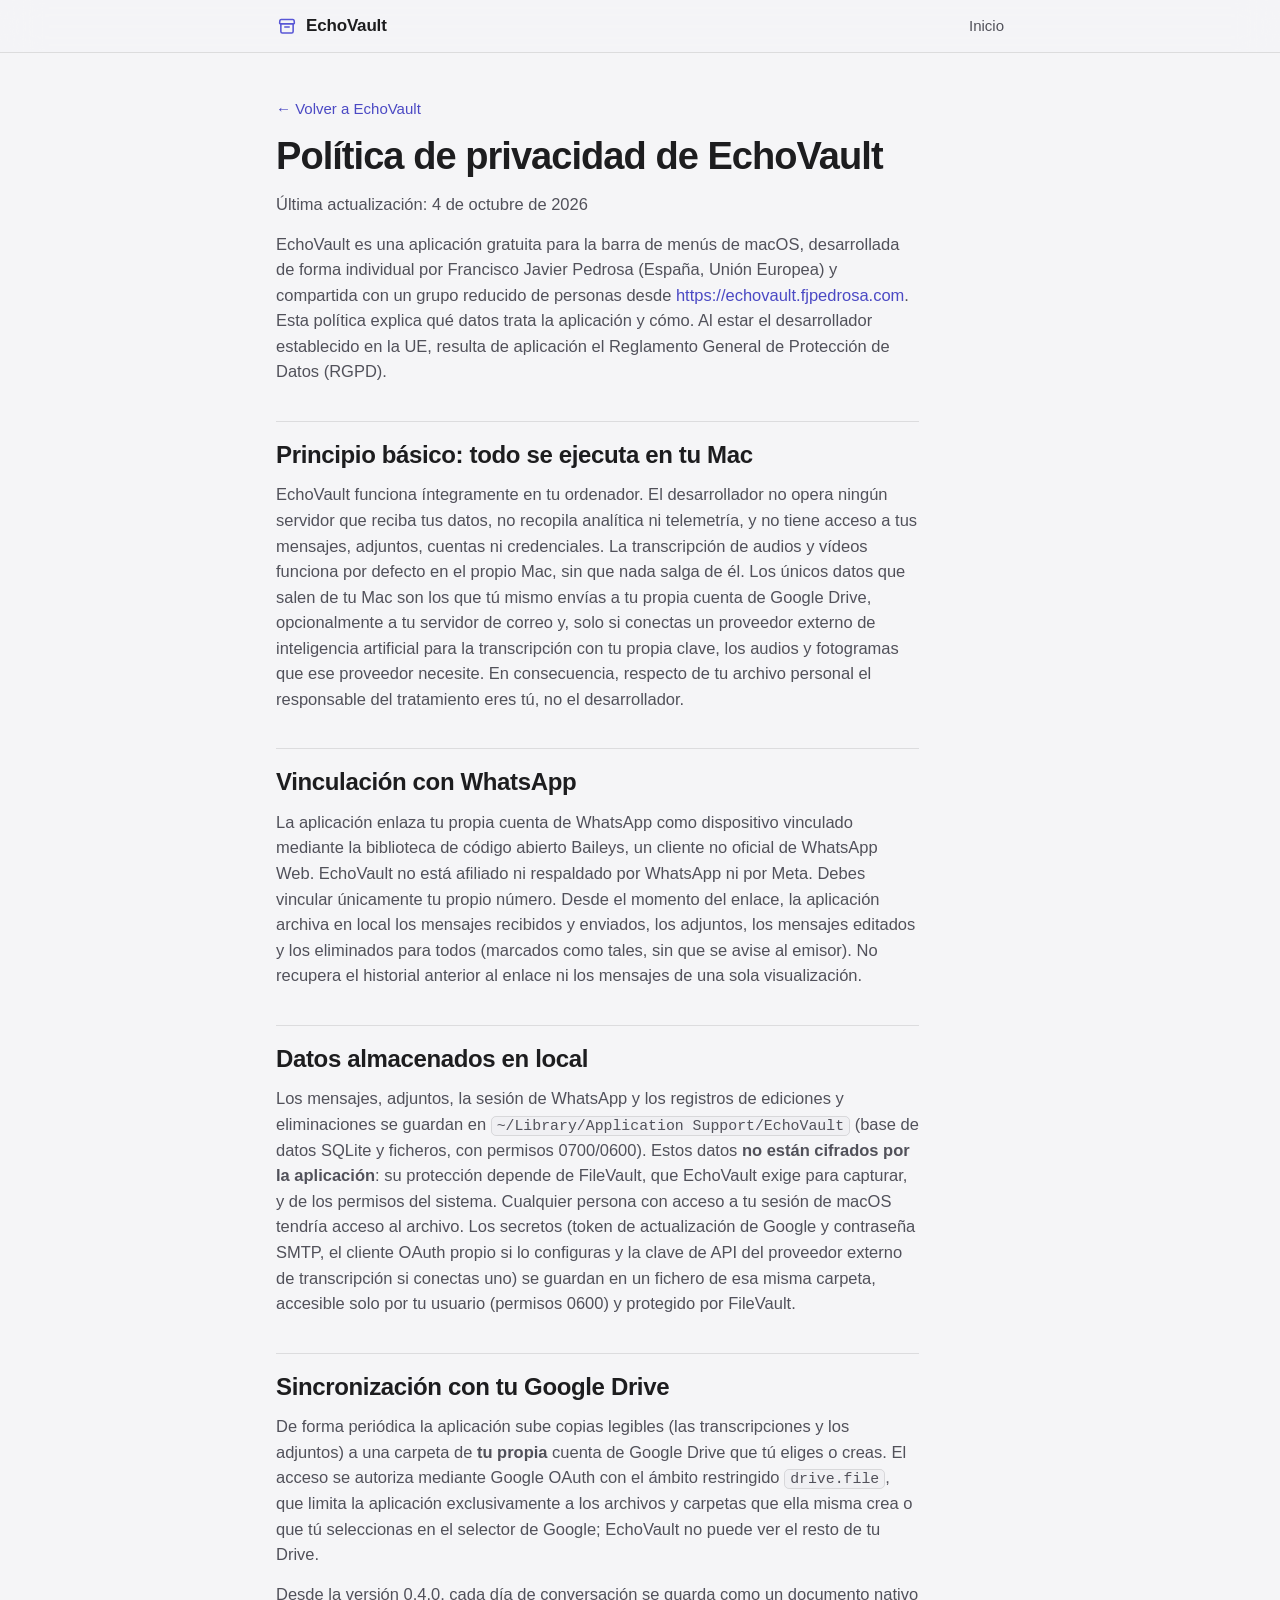
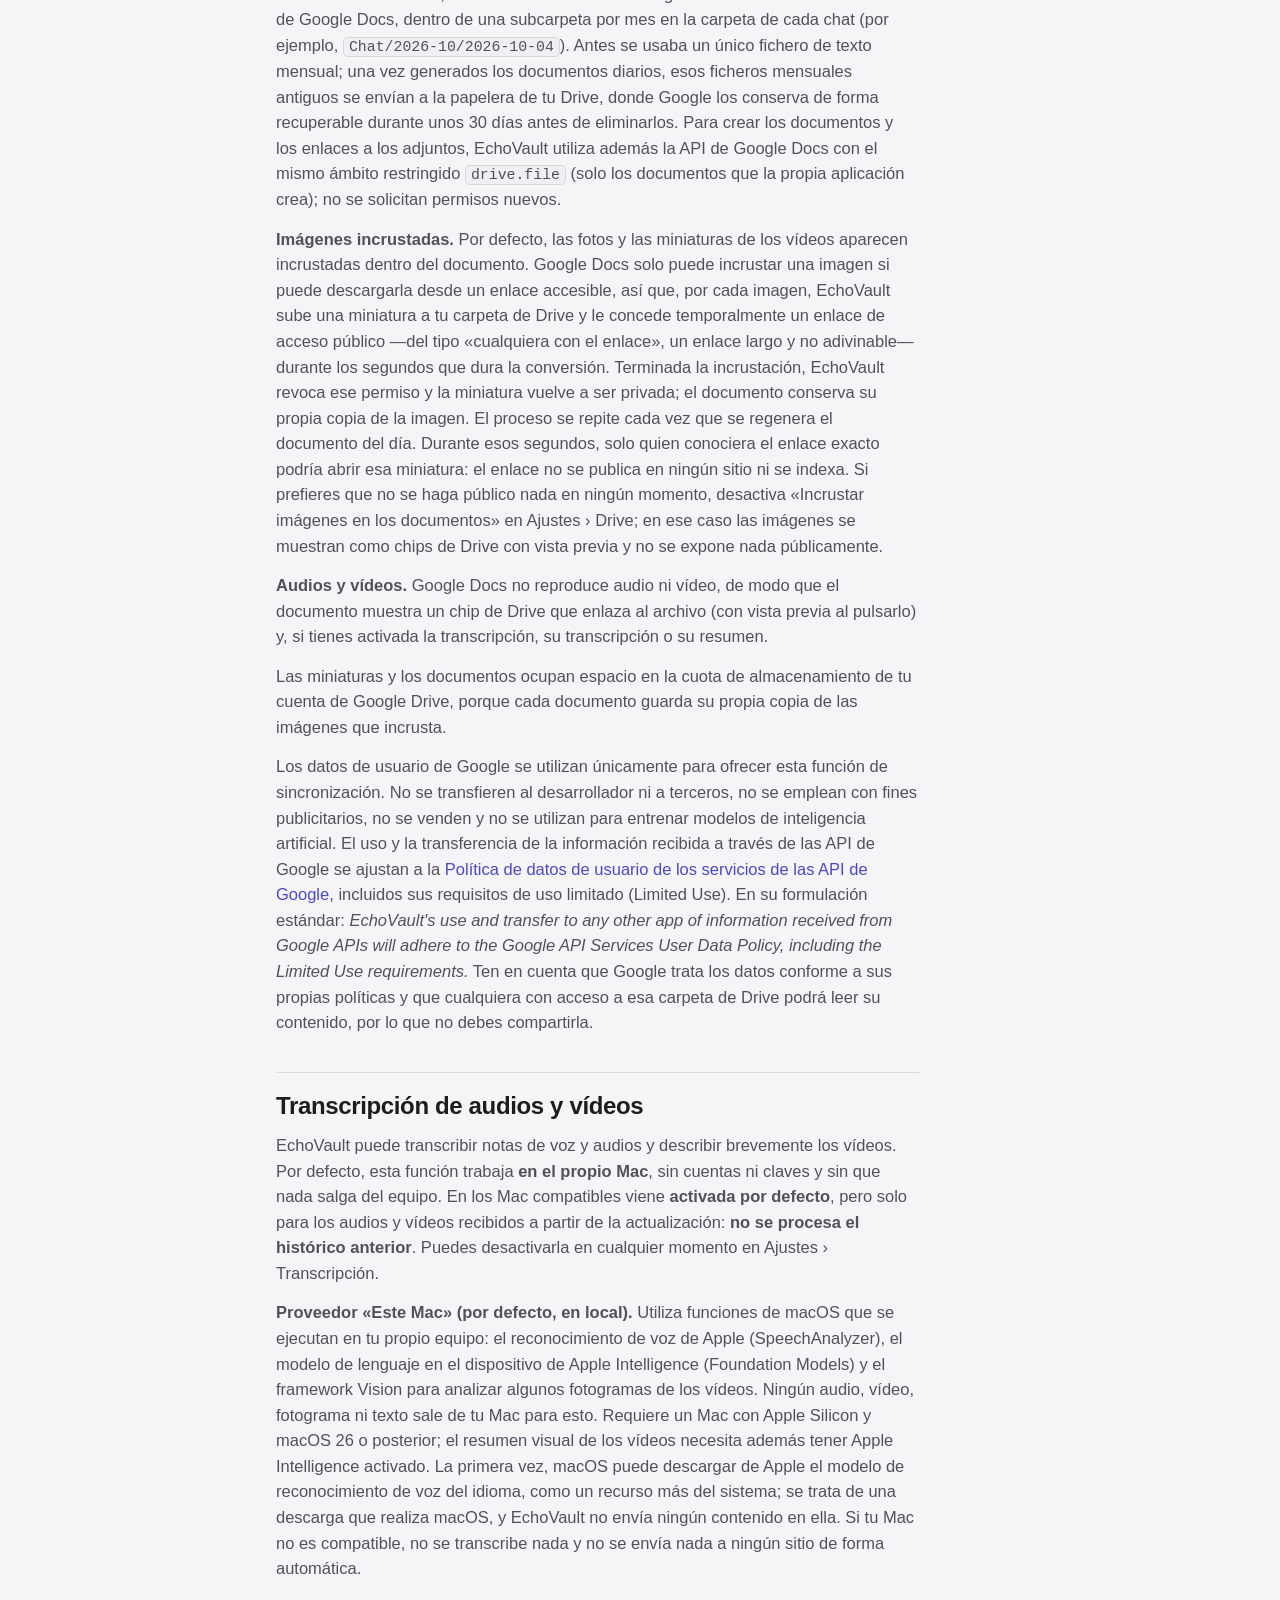
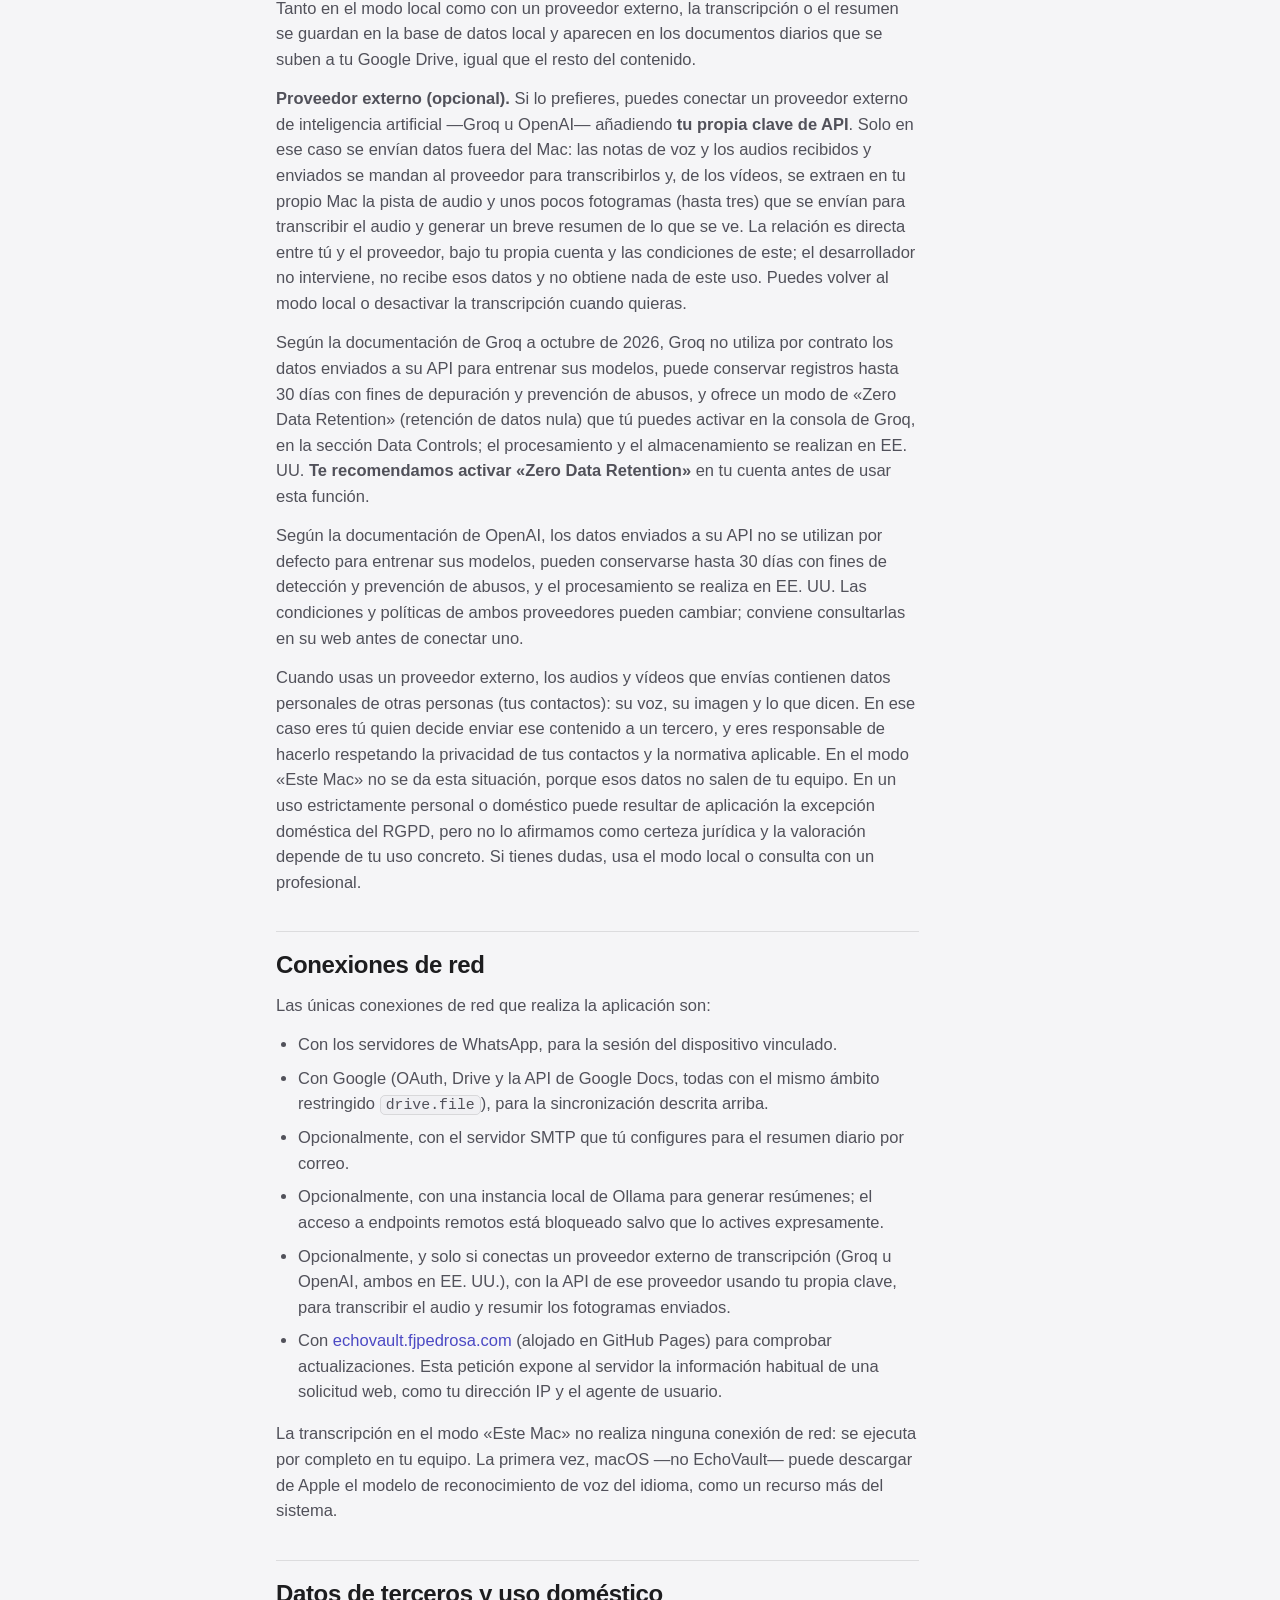
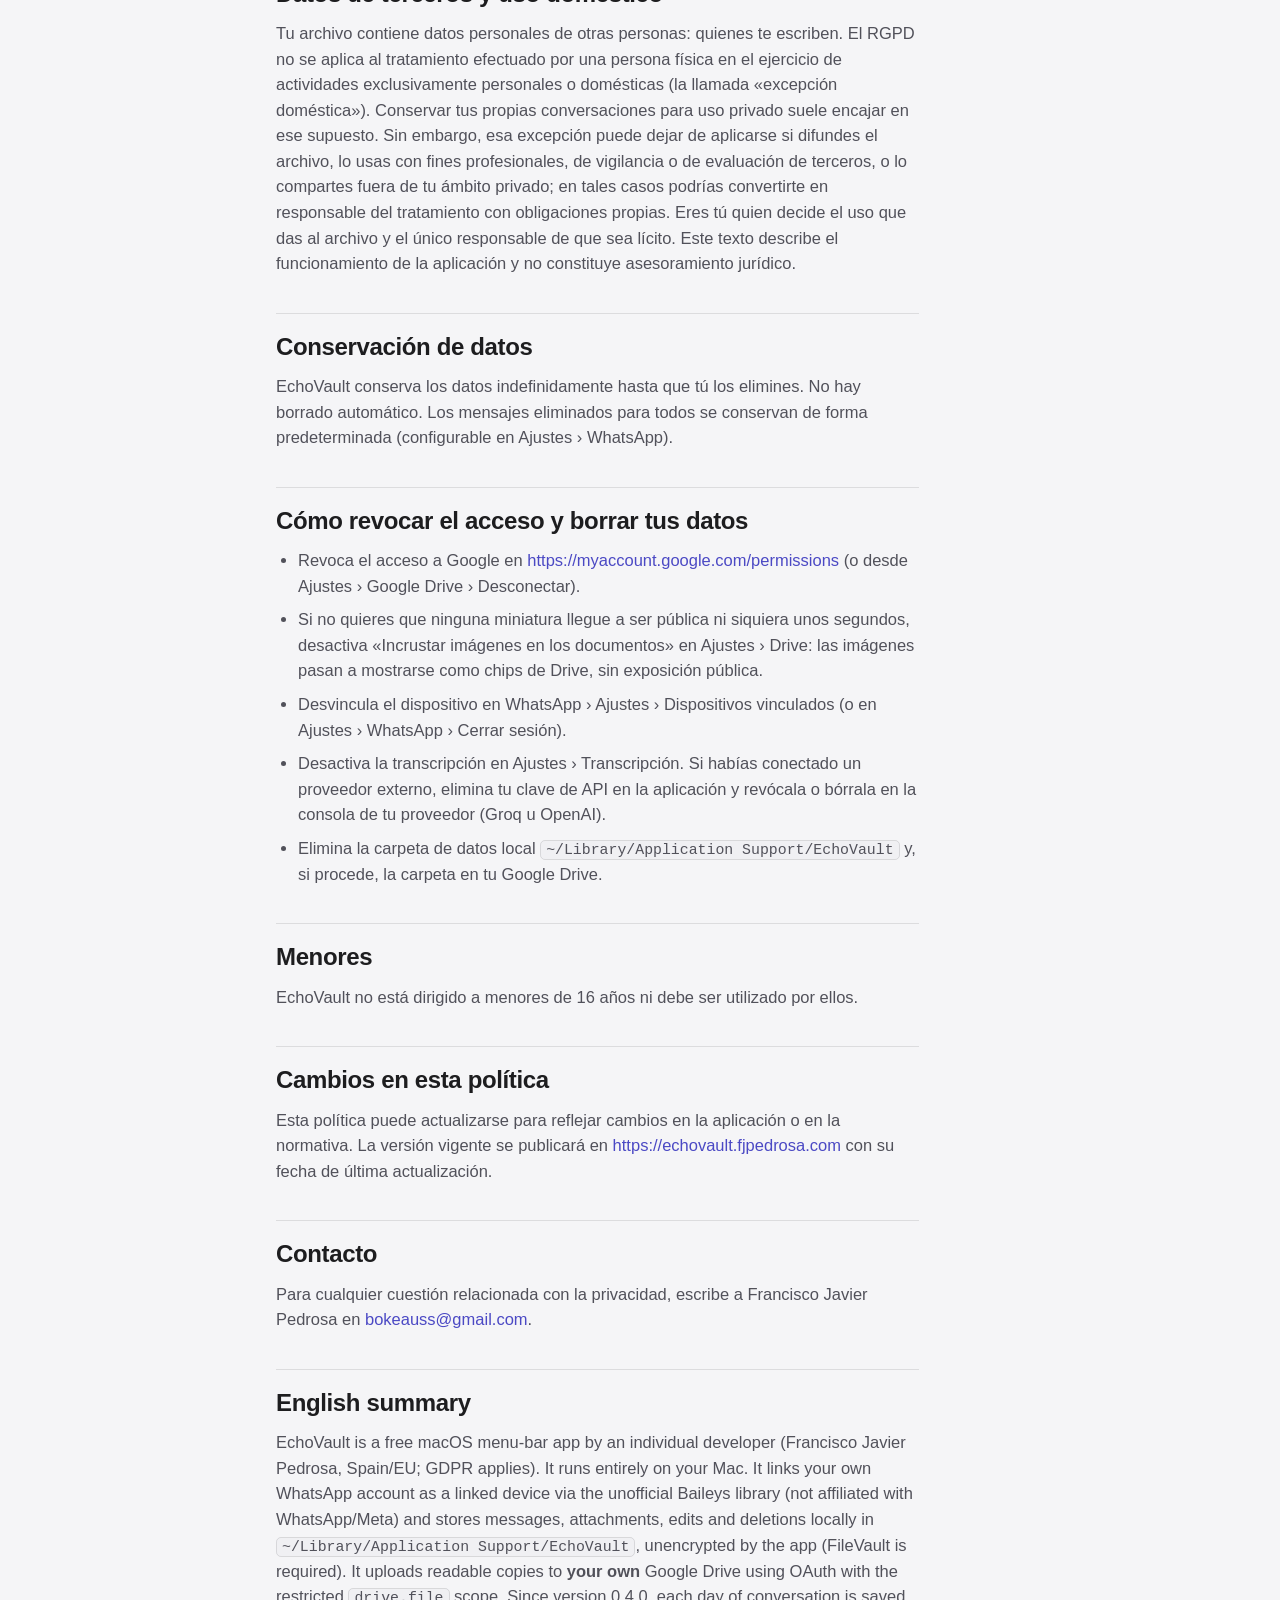
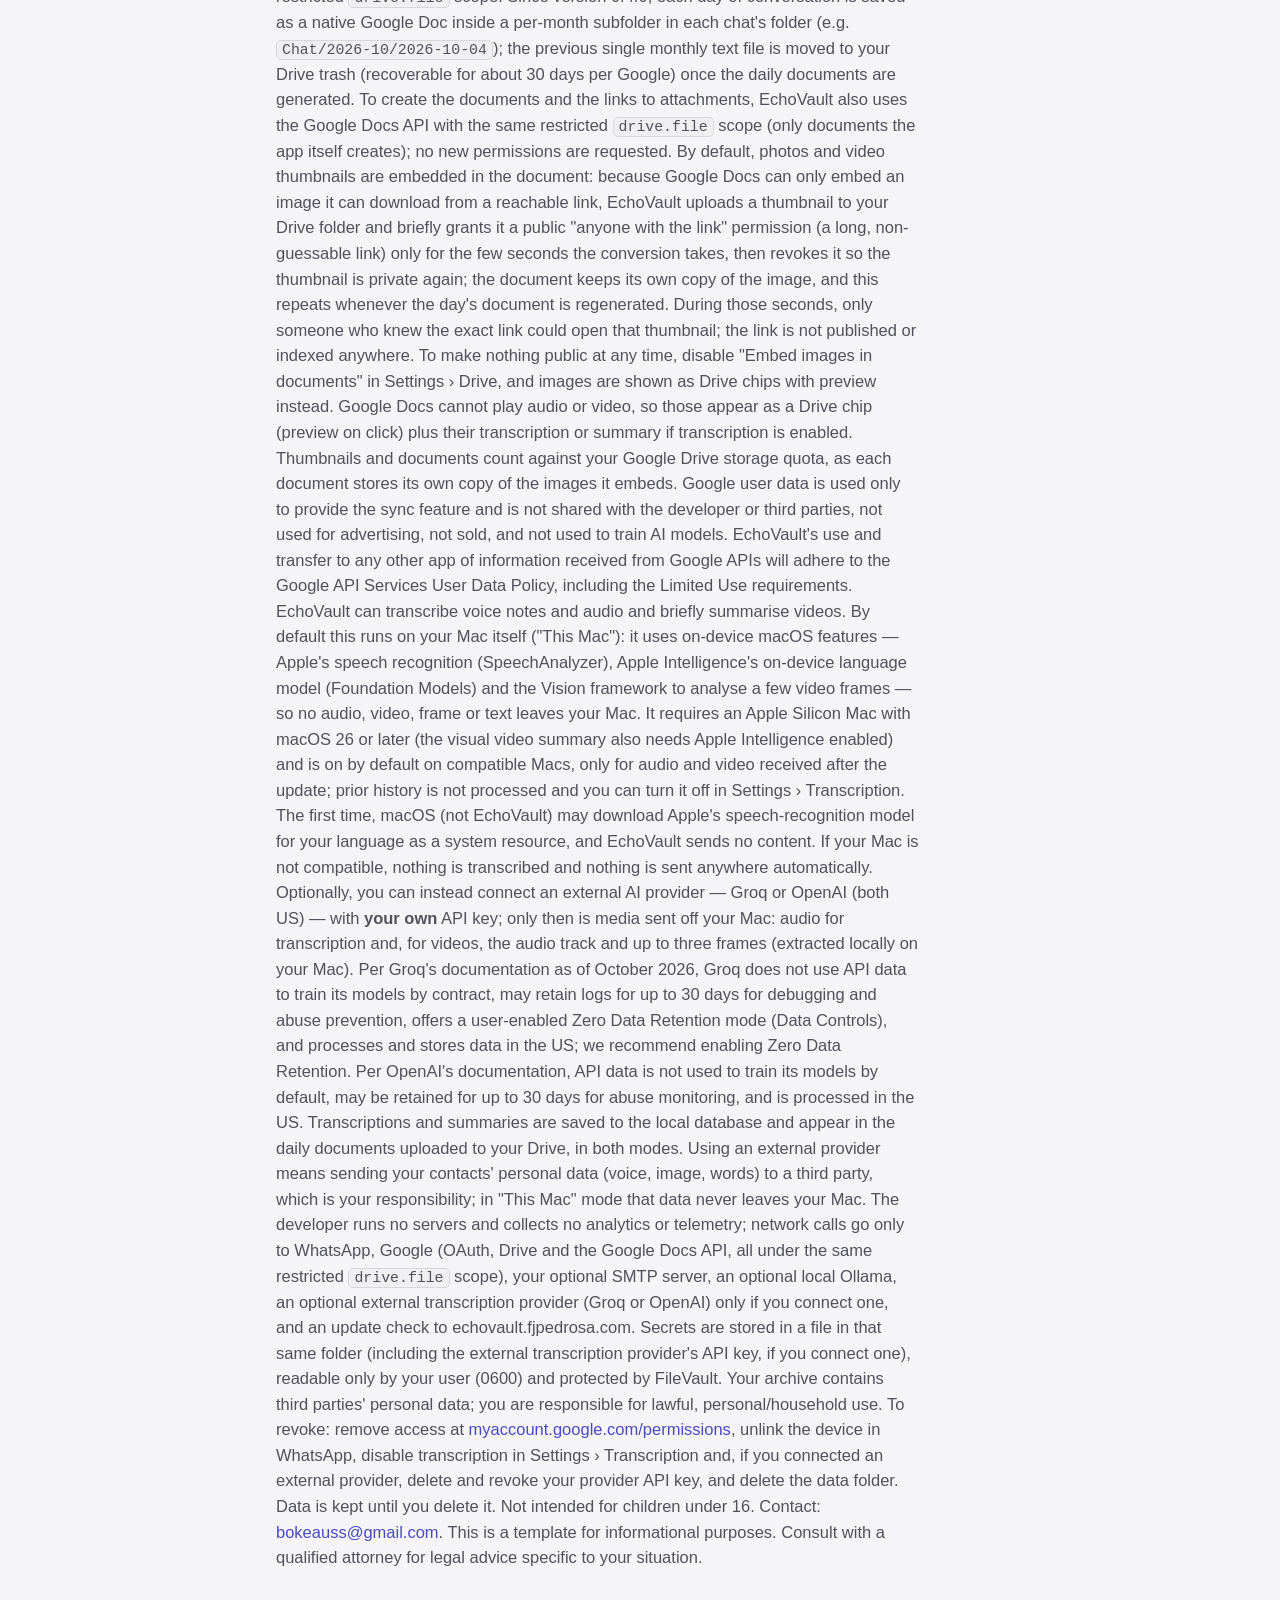
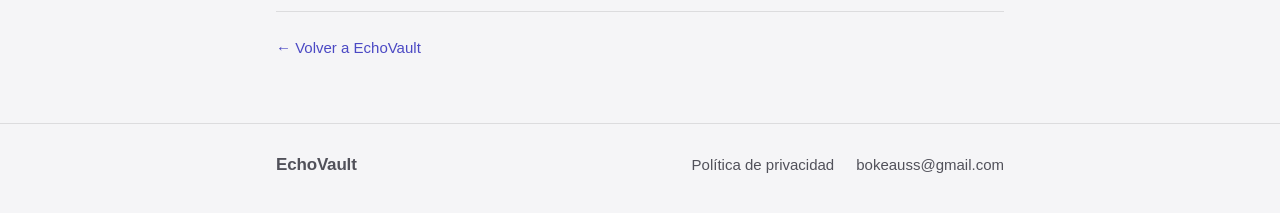
==== commit 3dc2c4dd: "release: EchoVault 0.4.0" ====
--- a/privacidad/index.html
+++ b/privacidad/index.html
@@ -52,7 +52,15 @@
 
 <h2>Sincronización con tu Google Drive</h2>
 
-<p>De forma periódica la aplicación sube copias legibles (transcripciones mensuales y adjuntos) a una carpeta de <strong>tu propia</strong> cuenta de Google Drive que tú eliges o creas. El acceso se autoriza mediante Google OAuth con el ámbito restringido <code>drive.file</code>, que limita la aplicación exclusivamente a los archivos y carpetas que ella misma crea o que tú seleccionas en el selector de Google; EchoVault no puede ver el resto de tu Drive.</p>
+<p>De forma periódica la aplicación sube copias legibles (las transcripciones y los adjuntos) a una carpeta de <strong>tu propia</strong> cuenta de Google Drive que tú eliges o creas. El acceso se autoriza mediante Google OAuth con el ámbito restringido <code>drive.file</code>, que limita la aplicación exclusivamente a los archivos y carpetas que ella misma crea o que tú seleccionas en el selector de Google; EchoVault no puede ver el resto de tu Drive.</p>
+
+<p>Desde la versión 0.4.0, cada día de conversación se guarda como un documento nativo de Google Docs, dentro de una subcarpeta por mes en la carpeta de cada chat (por ejemplo, <code>Chat/2026-10/2026-10-04</code>). Antes se usaba un único fichero de texto mensual; una vez generados los documentos diarios, esos ficheros mensuales antiguos se envían a la papelera de tu Drive, donde Google los conserva de forma recuperable durante unos 30 días antes de eliminarlos. Para crear los documentos y los enlaces a los adjuntos, EchoVault utiliza además la API de Google Docs con el mismo ámbito restringido <code>drive.file</code> (solo los documentos que la propia aplicación crea); no se solicitan permisos nuevos.</p>
+
+<p><strong>Imágenes incrustadas.</strong> Por defecto, las fotos y las miniaturas de los vídeos aparecen incrustadas dentro del documento. Google Docs solo puede incrustar una imagen si puede descargarla desde un enlace accesible, así que, por cada imagen, EchoVault sube una miniatura a tu carpeta de Drive y le concede temporalmente un enlace de acceso público —del tipo «cualquiera con el enlace», un enlace largo y no adivinable— durante los segundos que dura la conversión. Terminada la incrustación, EchoVault revoca ese permiso y la miniatura vuelve a ser privada; el documento conserva su propia copia de la imagen. El proceso se repite cada vez que se regenera el documento del día. Durante esos segundos, solo quien conociera el enlace exacto podría abrir esa miniatura: el enlace no se publica en ningún sitio ni se indexa. Si prefieres que no se haga público nada en ningún momento, desactiva «Incrustar imágenes en los documentos» en Ajustes › Drive; en ese caso las imágenes se muestran como chips de Drive con vista previa y no se expone nada públicamente.</p>
+
+<p><strong>Audios y vídeos.</strong> Google Docs no reproduce audio ni vídeo, de modo que el documento muestra un chip de Drive que enlaza al archivo (con vista previa al pulsarlo) y, si tienes activada la transcripción, su transcripción o su resumen.</p>
+
+<p>Las miniaturas y los documentos ocupan espacio en la cuota de almacenamiento de tu cuenta de Google Drive, porque cada documento guarda su propia copia de las imágenes que incrusta.</p>
 
 <p>Los datos de usuario de Google se utilizan únicamente para ofrecer esta función de sincronización. No se transfieren al desarrollador ni a terceros, no se emplean con fines publicitarios, no se venden y no se utilizan para entrenar modelos de inteligencia artificial. El uso y la transferencia de la información recibida a través de las API de Google se ajustan a la <a href="https://developers.google.com/terms/api-services-user-data-policy">Política de datos de usuario de los servicios de las API de Google</a>, incluidos sus requisitos de uso limitado (Limited Use). En su formulación estándar: <em>EchoVault's use and transfer to any other app of information received from Google APIs will adhere to the Google API Services User Data Policy, including the Limited Use requirements.</em> Ten en cuenta que Google trata los datos conforme a sus propias políticas y que cualquiera con acceso a esa carpeta de Drive podrá leer su contenido, por lo que no debes compartirla.</p>
 
@@ -62,7 +70,7 @@
 
 <p><strong>Proveedor «Este Mac» (por defecto, en local).</strong> Utiliza funciones de macOS que se ejecutan en tu propio equipo: el reconocimiento de voz de Apple (SpeechAnalyzer), el modelo de lenguaje en el dispositivo de Apple Intelligence (Foundation Models) y el framework Vision para analizar algunos fotogramas de los vídeos. Ningún audio, vídeo, fotograma ni texto sale de tu Mac para esto. Requiere un Mac con Apple Silicon y macOS 26 o posterior; el resumen visual de los vídeos necesita además tener Apple Intelligence activado. La primera vez, macOS puede descargar de Apple el modelo de reconocimiento de voz del idioma, como un recurso más del sistema; se trata de una descarga que realiza macOS, y EchoVault no envía ningún contenido en ella. Si tu Mac no es compatible, no se transcribe nada y no se envía nada a ningún sitio de forma automática.</p>
 
-<p>Tanto en el modo local como con un proveedor externo, la transcripción o el resumen se guardan en la base de datos local y aparecen en las transcripciones mensuales que se suben a tu Google Drive, igual que el resto del contenido.</p>
+<p>Tanto en el modo local como con un proveedor externo, la transcripción o el resumen se guardan en la base de datos local y aparecen en los documentos diarios que se suben a tu Google Drive, igual que el resto del contenido.</p>
 
 <p><strong>Proveedor externo (opcional).</strong> Si lo prefieres, puedes conectar un proveedor externo de inteligencia artificial —Groq u OpenAI— añadiendo <strong>tu propia clave de API</strong>. Solo en ese caso se envían datos fuera del Mac: las notas de voz y los audios recibidos y enviados se mandan al proveedor para transcribirlos y, de los vídeos, se extraen en tu propio Mac la pista de audio y unos pocos fotogramas (hasta tres) que se envían para transcribir el audio y generar un breve resumen de lo que se ve. La relación es directa entre tú y el proveedor, bajo tu propia cuenta y las condiciones de este; el desarrollador no interviene, no recibe esos datos y no obtiene nada de este uso. Puedes volver al modo local o desactivar la transcripción cuando quieras.</p>
 
@@ -78,7 +86,7 @@
 
 <ul>
   <li>Con los servidores de WhatsApp, para la sesión del dispositivo vinculado.</li>
-  <li>Con Google (OAuth y Drive), para la sincronización descrita arriba.</li>
+  <li>Con Google (OAuth, Drive y la API de Google Docs, todas con el mismo ámbito restringido <code>drive.file</code>), para la sincronización descrita arriba.</li>
   <li>Opcionalmente, con el servidor SMTP que tú configures para el resumen diario por correo.</li>
   <li>Opcionalmente, con una instancia local de Ollama para generar resúmenes; el acceso a endpoints remotos está bloqueado salvo que lo actives expresamente.</li>
   <li>Opcionalmente, y solo si conectas un proveedor externo de transcripción (Groq u OpenAI, ambos en EE. UU.), con la API de ese proveedor usando tu propia clave, para transcribir el audio y resumir los fotogramas enviados.</li>
@@ -99,6 +107,7 @@
 
 <ul>
   <li>Revoca el acceso a Google en <a href="https://myaccount.google.com/permissions">https://myaccount.google.com/permissions</a> (o desde Ajustes › Google Drive › Desconectar).</li>
+  <li>Si no quieres que ninguna miniatura llegue a ser pública ni siquiera unos segundos, desactiva «Incrustar imágenes en los documentos» en Ajustes › Drive: las imágenes pasan a mostrarse como chips de Drive, sin exposición pública.</li>
   <li>Desvincula el dispositivo en WhatsApp › Ajustes › Dispositivos vinculados (o en Ajustes › WhatsApp › Cerrar sesión).</li>
   <li>Desactiva la transcripción en Ajustes › Transcripción. Si habías conectado un proveedor externo, elimina tu clave de API en la aplicación y revócala o bórrala en la consola de tu proveedor (Groq u OpenAI).</li>
   <li>Elimina la carpeta de datos local <code>~/Library/Application Support/EchoVault</code> y, si procede, la carpeta en tu Google Drive.</li>
@@ -118,7 +127,7 @@
 
 <h2>English summary</h2>
 
-<p>EchoVault is a free macOS menu-bar app by an individual developer (Francisco Javier Pedrosa, Spain/EU; GDPR applies). It runs entirely on your Mac. It links your own WhatsApp account as a linked device via the unofficial Baileys library (not affiliated with WhatsApp/Meta) and stores messages, attachments, edits and deletions locally in <code>~/Library/Application Support/EchoVault</code>, unencrypted by the app (FileVault is required). It uploads readable copies to <strong>your own</strong> Google Drive using OAuth with the restricted <code>drive.file</code> scope. Google user data is used only to provide the sync feature and is not shared with the developer or third parties, not used for advertising, not sold, and not used to train AI models. EchoVault's use and transfer to any other app of information received from Google APIs will adhere to the Google API Services User Data Policy, including the Limited Use requirements. EchoVault can transcribe voice notes and audio and briefly summarise videos. By default this runs on your Mac itself ("This Mac"): it uses on-device macOS features — Apple's speech recognition (SpeechAnalyzer), Apple Intelligence's on-device language model (Foundation Models) and the Vision framework to analyse a few video frames — so no audio, video, frame or text leaves your Mac. It requires an Apple Silicon Mac with macOS 26 or later (the visual video summary also needs Apple Intelligence enabled) and is on by default on compatible Macs, only for audio and video received after the update; prior history is not processed and you can turn it off in Settings › Transcription. The first time, macOS (not EchoVault) may download Apple's speech-recognition model for your language as a system resource, and EchoVault sends no content. If your Mac is not compatible, nothing is transcribed and nothing is sent anywhere automatically. Optionally, you can instead connect an external AI provider — Groq or OpenAI (both US) — with <strong>your own</strong> API key; only then is media sent off your Mac: audio for transcription and, for videos, the audio track and up to three frames (extracted locally on your Mac). Per Groq's documentation as of October 2026, Groq does not use API data to train its models by contract, may retain logs for up to 30 days for debugging and abuse prevention, offers a user-enabled Zero Data Retention mode (Data Controls), and processes and stores data in the US; we recommend enabling Zero Data Retention. Per OpenAI's documentation, API data is not used to train its models by default, may be retained for up to 30 days for abuse monitoring, and is processed in the US. Transcriptions and summaries are saved to the local database and appear in the monthly transcripts uploaded to your Drive, in both modes. Using an external provider means sending your contacts' personal data (voice, image, words) to a third party, which is your responsibility; in "This Mac" mode that data never leaves your Mac. The developer runs no servers and collects no analytics or telemetry; network calls go only to WhatsApp, Google, your optional SMTP server, an optional local Ollama, an optional external transcription provider (Groq or OpenAI) only if you connect one, and an update check to echovault.fjpedrosa.com. Secrets are stored in a file in that same folder (including the external transcription provider's API key, if you connect one), readable only by your user (0600) and protected by FileVault. Your archive contains third parties' personal data; you are responsible for lawful, personal/household use. To revoke: remove access at <a href="https://myaccount.google.com/permissions">myaccount.google.com/permissions</a>, unlink the device in WhatsApp, disable transcription in Settings › Transcription and, if you connected an external provider, delete and revoke your provider API key, and delete the data folder. Data is kept until you delete it. Not intended for children under 16. Contact: <a href="mailto:bokeauss@gmail.com">bokeauss@gmail.com</a>. This is a template for informational purposes. Consult with a qualified attorney for legal advice specific to your situation.</p>
+<p>EchoVault is a free macOS menu-bar app by an individual developer (Francisco Javier Pedrosa, Spain/EU; GDPR applies). It runs entirely on your Mac. It links your own WhatsApp account as a linked device via the unofficial Baileys library (not affiliated with WhatsApp/Meta) and stores messages, attachments, edits and deletions locally in <code>~/Library/Application Support/EchoVault</code>, unencrypted by the app (FileVault is required). It uploads readable copies to <strong>your own</strong> Google Drive using OAuth with the restricted <code>drive.file</code> scope. Since version 0.4.0, each day of conversation is saved as a native Google Doc inside a per-month subfolder in each chat's folder (e.g. <code>Chat/2026-10/2026-10-04</code>); the previous single monthly text file is moved to your Drive trash (recoverable for about 30 days per Google) once the daily documents are generated. To create the documents and the links to attachments, EchoVault also uses the Google Docs API with the same restricted <code>drive.file</code> scope (only documents the app itself creates); no new permissions are requested. By default, photos and video thumbnails are embedded in the document: because Google Docs can only embed an image it can download from a reachable link, EchoVault uploads a thumbnail to your Drive folder and briefly grants it a public "anyone with the link" permission (a long, non-guessable link) only for the few seconds the conversion takes, then revokes it so the thumbnail is private again; the document keeps its own copy of the image, and this repeats whenever the day's document is regenerated. During those seconds, only someone who knew the exact link could open that thumbnail; the link is not published or indexed anywhere. To make nothing public at any time, disable "Embed images in documents" in Settings › Drive, and images are shown as Drive chips with preview instead. Google Docs cannot play audio or video, so those appear as a Drive chip (preview on click) plus their transcription or summary if transcription is enabled. Thumbnails and documents count against your Google Drive storage quota, as each document stores its own copy of the images it embeds. Google user data is used only to provide the sync feature and is not shared with the developer or third parties, not used for advertising, not sold, and not used to train AI models. EchoVault's use and transfer to any other app of information received from Google APIs will adhere to the Google API Services User Data Policy, including the Limited Use requirements. EchoVault can transcribe voice notes and audio and briefly summarise videos. By default this runs on your Mac itself ("This Mac"): it uses on-device macOS features — Apple's speech recognition (SpeechAnalyzer), Apple Intelligence's on-device language model (Foundation Models) and the Vision framework to analyse a few video frames — so no audio, video, frame or text leaves your Mac. It requires an Apple Silicon Mac with macOS 26 or later (the visual video summary also needs Apple Intelligence enabled) and is on by default on compatible Macs, only for audio and video received after the update; prior history is not processed and you can turn it off in Settings › Transcription. The first time, macOS (not EchoVault) may download Apple's speech-recognition model for your language as a system resource, and EchoVault sends no content. If your Mac is not compatible, nothing is transcribed and nothing is sent anywhere automatically. Optionally, you can instead connect an external AI provider — Groq or OpenAI (both US) — with <strong>your own</strong> API key; only then is media sent off your Mac: audio for transcription and, for videos, the audio track and up to three frames (extracted locally on your Mac). Per Groq's documentation as of October 2026, Groq does not use API data to train its models by contract, may retain logs for up to 30 days for debugging and abuse prevention, offers a user-enabled Zero Data Retention mode (Data Controls), and processes and stores data in the US; we recommend enabling Zero Data Retention. Per OpenAI's documentation, API data is not used to train its models by default, may be retained for up to 30 days for abuse monitoring, and is processed in the US. Transcriptions and summaries are saved to the local database and appear in the daily documents uploaded to your Drive, in both modes. Using an external provider means sending your contacts' personal data (voice, image, words) to a third party, which is your responsibility; in "This Mac" mode that data never leaves your Mac. The developer runs no servers and collects no analytics or telemetry; network calls go only to WhatsApp, Google (OAuth, Drive and the Google Docs API, all under the same restricted <code>drive.file</code> scope), your optional SMTP server, an optional local Ollama, an optional external transcription provider (Groq or OpenAI) only if you connect one, and an update check to echovault.fjpedrosa.com. Secrets are stored in a file in that same folder (including the external transcription provider's API key, if you connect one), readable only by your user (0600) and protected by FileVault. Your archive contains third parties' personal data; you are responsible for lawful, personal/household use. To revoke: remove access at <a href="https://myaccount.google.com/permissions">myaccount.google.com/permissions</a>, unlink the device in WhatsApp, disable transcription in Settings › Transcription and, if you connected an external provider, delete and revoke your provider API key, and delete the data folder. Data is kept until you delete it. Not intended for children under 16. Contact: <a href="mailto:bokeauss@gmail.com">bokeauss@gmail.com</a>. This is a template for informational purposes. Consult with a qualified attorney for legal advice specific to your situation.</p>
       </article>
       <p class="back"><a href="/">← Volver a EchoVault</a></p>
     </div>
